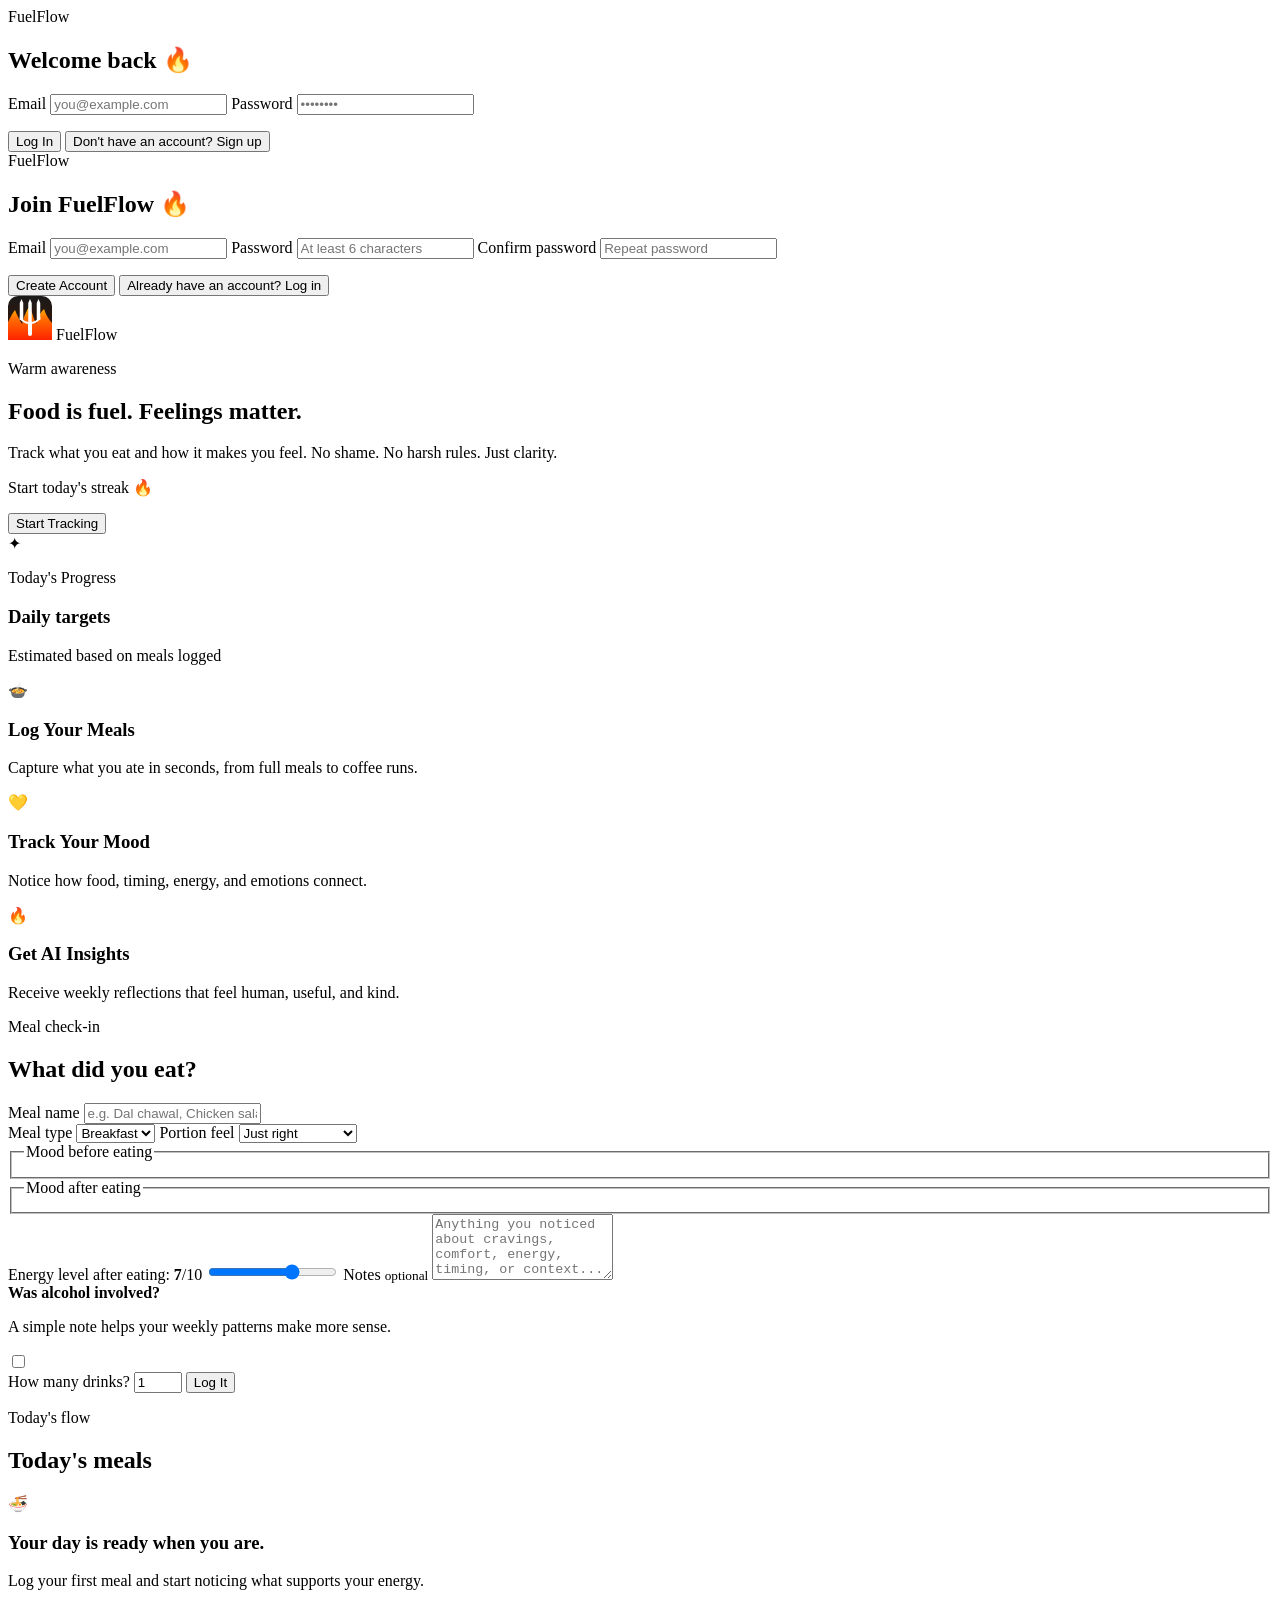
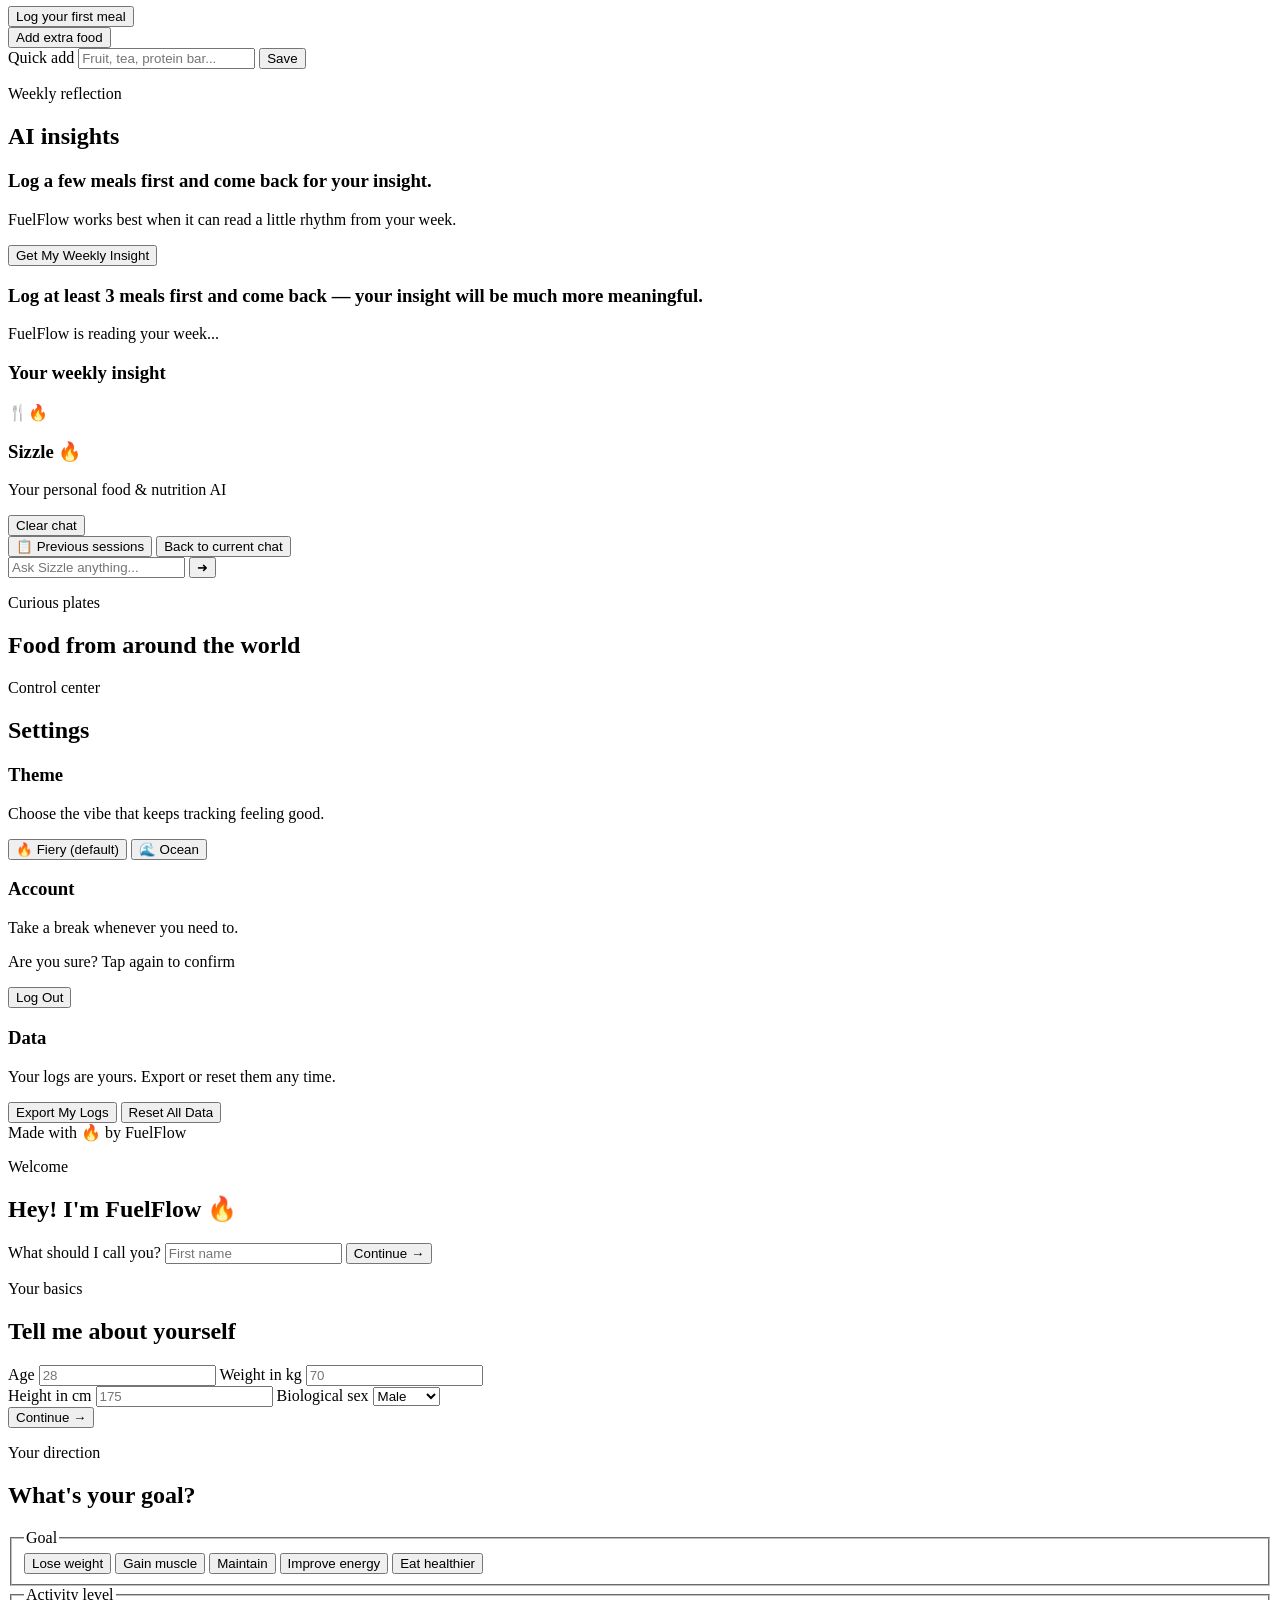
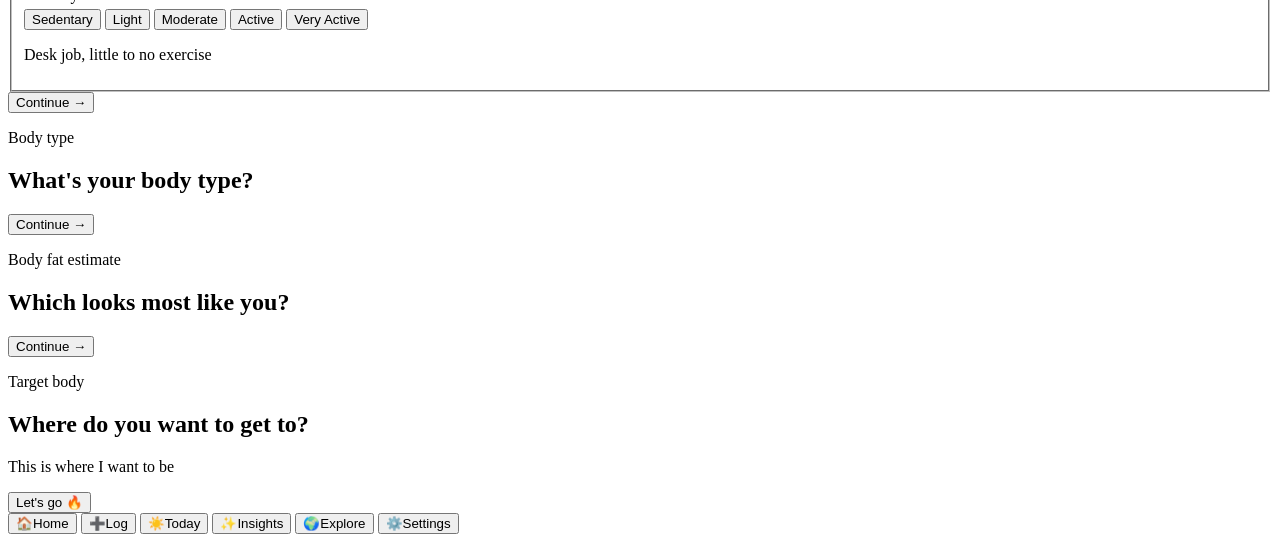
==== static/index.html @ a70073e2 "Sizzle markdown rendering + chat history" ====
<!doctype html>
<html lang="en">
  <head>
    <meta charset="utf-8">
    <meta name="viewport" content="width=device-width, initial-scale=1">
    <title>FuelFlow</title>
    <link rel="preconnect" href="https://fonts.googleapis.com">
    <link rel="preconnect" href="https://fonts.gstatic.com" crossorigin>
    <link href="https://fonts.googleapis.com/css2?family=Plus+Jakarta+Sans:wght@400;500;600;700;800&display=swap" rel="stylesheet">
    <link rel="stylesheet" href="/style.css">
  </head>
  <body>
    <section id="authView" class="auth-shell">
      <div class="auth-card" id="loginView">
        <div class="auth-brand">
          <span class="wordmark">FuelFlow</span>
        </div>
        <h2>Welcome back 🔥</h2>
        <label>
          <span>Email</span>
          <input id="loginEmail" type="email" placeholder="you@example.com">
        </label>
        <label>
          <span>Password</span>
          <input id="loginPassword" type="password" placeholder="••••••••">
        </label>
        <p id="loginError" class="auth-error"></p>
        <button id="loginButton" class="gradient-button full" type="button">Log In</button>
        <button id="showSignupButton" class="auth-link" type="button">Don't have an account? Sign up</button>
      </div>

      <div class="auth-card hidden-soft" id="signupView">
        <div class="auth-brand">
          <span class="wordmark">FuelFlow</span>
        </div>
        <h2>Join FuelFlow 🔥</h2>
        <label>
          <span>Email</span>
          <input id="signupEmail" type="email" placeholder="you@example.com">
        </label>
        <label>
          <span>Password</span>
          <input id="signupPassword" type="password" placeholder="At least 6 characters">
        </label>
        <label>
          <span>Confirm password</span>
          <input id="signupConfirmPassword" type="password" placeholder="Repeat password">
        </label>
        <p id="signupError" class="auth-error"></p>
        <button id="signupButton" class="gradient-button full" type="button">Create Account</button>
        <button id="showLoginButton" class="auth-link" type="button">Already have an account? Log in</button>
      </div>
    </section>

    <div id="mainApp" class="app-shell hidden-soft">
      <header class="topbar">
        <svg width="44" height="44" viewBox="0 0 44 44" fill="none" xmlns="http://www.w3.org/2000/svg" aria-hidden="true">
          <rect width="44" height="44" rx="10" fill="url(#logoBgGrad)"/>
          <path d="M0 44 L0 26 C2.5 21 4.5 17 7 14 C9.5 20 11.5 24 14 28 C16 20 18.5 15 21.5 10 C24 16 25.5 22 28 28 C30 21 32.5 16 36 13 C38 19 40.5 23 44 27 L44 44 Z" fill="url(#logoFlameGrad)"/>
          <path d="M13.5 3 L15.25 7 L15.25 24 L11.75 24 L11.75 7 Z" fill="#FFFFFF"/>
          <path d="M22 3 L23.75 7 L23.75 26.5 L20.25 26.5 L20.25 7 Z" fill="#FFFFFF"/>
          <path d="M30.5 3 L32.25 7 L32.25 24 L28.75 24 L28.75 7 Z" fill="#FFFFFF"/>
          <path d="M11.75 21 C15 24.5 18 26 22 26 C26 26 29 24.5 32.25 21 L32.25 23.25 C29.5 26.5 26.25 28 22 28 C17.75 28 14.5 26.5 11.75 23.25 Z" fill="#FFFFFF"/>
          <rect x="20" y="26" width="4" height="14" rx="2" fill="#FFFFFF"/>
          <defs>
            <linearGradient id="logoBgGrad" x1="22" y1="0" x2="22" y2="44" gradientUnits="userSpaceOnUse">
              <stop offset="0%" stop-color="#1A1A1A"/>
              <stop offset="100%" stop-color="#3D1200"/>
            </linearGradient>
            <linearGradient id="logoFlameGrad" x1="22" y1="44" x2="22" y2="8" gradientUnits="userSpaceOnUse">
              <stop offset="0%" stop-color="#FF2200"/>
              <stop offset="61%" stop-color="#FF7000"/>
              <stop offset="100%" stop-color="#FFD000"/>
            </linearGradient>
          </defs>
        </svg>
        <span class="wordmark">FuelFlow</span>
      </header>

      <main class="view-stage">
        <section id="homeView" class="view active" data-view="home">
          <div class="hero-grid">
            <div class="hero-copy">
              <p class="eyebrow flame">Warm awareness</p>
              <h2 id="homeHeading">Food is fuel. Feelings matter.</h2>
              <p id="homeSubheading" class="hero-text">Track what you eat and how it makes you feel. No shame. No harsh rules. Just clarity.</p>
              <div id="homeMotivation" class="home-motivation hidden-soft">
                <p id="streakText" class="streak-text">Start today's streak 🔥</p>
                <p id="dailyQuoteText" class="daily-quote"></p>
              </div>
              <button class="gradient-button" type="button" data-nav-target="log">Start Tracking</button>
            </div>
            <aside class="quote-card">
              <span class="quote-icon">✦</span>
              <p id="quoteText"></p>
            </aside>
          </div>

          <section id="journeyCard" class="card journey-card hidden-soft"></section>

          <section id="homeProgress" class="card progress-section hidden-soft">
            <div class="progress-heading">
              <div>
                <p class="eyebrow flame">Today's Progress</p>
                <h3>Daily targets</h3>
              </div>
              <p>Estimated based on meals logged</p>
            </div>
            <div id="macroProgressList" class="macro-progress-list"></div>
          </section>

          <section id="profileCard" class="card profile-card hidden-soft"></section>

          <div class="feature-grid">
            <article class="feature-card">
              <span class="feature-icon">🍲</span>
              <h3>Log Your Meals</h3>
              <p>Capture what you ate in seconds, from full meals to coffee runs.</p>
            </article>
            <article class="feature-card">
              <span class="feature-icon">💛</span>
              <h3>Track Your Mood</h3>
              <p>Notice how food, timing, energy, and emotions connect.</p>
            </article>
            <article class="feature-card">
              <span class="feature-icon">🔥</span>
              <h3>Get AI Insights</h3>
              <p>Receive weekly reflections that feel human, useful, and kind.</p>
            </article>
          </div>
        </section>

        <section id="logView" class="view" data-view="log">
          <div class="section-heading">
            <p class="eyebrow flame">Meal check-in</p>
            <h2>What did you eat?</h2>
          </div>

          <form id="mealForm" class="card form-card">
            <label>
              <span>Meal name</span>
              <input name="mealName" type="text" placeholder="e.g. Dal chawal, Chicken salad, 2 beers" required>
            </label>

            <div class="form-row">
              <label>
                <span>Meal type</span>
                <select name="mealType" required>
                  <option>Breakfast</option>
                  <option>Lunch</option>
                  <option>Dinner</option>
                  <option>Snack</option>
                  <option>Drink</option>
                </select>
              </label>

              <label>
                <span>Portion feel</span>
                <select name="portionFeel" required>
                  <option>Just right</option>
                  <option>A bit less</option>
                  <option>More than usual</option>
                </select>
              </label>
            </div>

            <fieldset>
              <legend>Mood before eating</legend>
              <div class="mood-group" data-mood-group="before"></div>
            </fieldset>

            <fieldset>
              <legend>Mood after eating</legend>
              <div class="mood-group" data-mood-group="after"></div>
            </fieldset>

            <label>
              <span>Energy level after eating: <strong id="energyValue">7</strong>/10</span>
              <input id="energyRange" name="energy" type="range" min="1" max="10" value="7">
            </label>

            <label>
              <span>Notes <small>optional</small></span>
              <textarea name="notes" rows="4" placeholder="Anything you noticed about cravings, comfort, energy, timing, or context..."></textarea>
            </label>

            <div class="toggle-row">
              <div>
                <strong>Was alcohol involved?</strong>
                <p>A simple note helps your weekly patterns make more sense.</p>
              </div>
              <label class="switch">
                <input id="alcoholToggle" name="alcohol" type="checkbox">
                <span></span>
              </label>
            </div>

            <label id="drinksField" class="hidden-soft">
              <span>How many drinks?</span>
              <input name="drinks" type="number" min="1" max="20" value="1">
            </label>

            <button class="gradient-button full" type="submit">Log It</button>
          </form>
          <article id="foodInsightCard" class="card food-insight-card hidden-soft"></article>
        </section>

        <section id="todayView" class="view" data-view="today">
          <div class="section-heading">
            <p class="eyebrow flame">Today's flow</p>
            <h2>Today's meals</h2>
          </div>

          <div id="todaySummary" class="summary-grid"></div>
          <div id="todayList" class="entry-list"></div>
          <div id="emptyToday" class="empty-state">
            <div class="empty-art">🍜</div>
            <h3>Your day is ready when you are.</h3>
            <p>Log your first meal and start noticing what supports your energy.</p>
            <button class="gradient-button" type="button" data-nav-target="log">Log your first meal</button>
          </div>

          <button id="quickAddToggle" class="secondary-button" type="button">Add extra food</button>
          <form id="quickAddForm" class="card quick-add hidden-soft">
            <label>
              <span>Quick add</span>
              <input name="quickName" type="text" placeholder="Fruit, tea, protein bar..." required>
            </label>
            <button class="gradient-button compact" type="submit">Save</button>
          </form>
        </section>

        <section id="insightsView" class="view" data-view="insights">
          <div class="section-heading">
            <p class="eyebrow flame">Weekly reflection</p>
            <h2>AI insights</h2>
          </div>

          <div id="insightsEmpty" class="card insight-empty">
            <h3>Log a few meals first and come back for your insight.</h3>
            <p>FuelFlow works best when it can read a little rhythm from your week.</p>
          </div>

          <button id="insightsButton" class="gradient-button full" type="button">Get My Weekly Insight</button>

          <div id="insightsHint" class="card insight-empty hidden-soft">
            <h3>Log at least 3 meals first and come back — your insight will be much more meaningful.</h3>
          </div>

          <div id="insightsLoading" class="loading-card hidden-soft">
            <div class="fiery-orb"></div>
            <p>FuelFlow is reading your week...</p>
          </div>

          <div id="insightsResult" class="hidden-soft">
            <article class="card insight-card">
              <h3>Your weekly insight</h3>
              <p id="insightText"></p>
            </article>
            <div id="factsGrid" class="facts-grid"></div>
          </div>

          <section id="sizzleSection" class="card sizzle-section">
            <div class="sizzle-header">
              <div class="sizzle-title">
                <span class="sizzle-mark">🍴🔥</span>
                <div>
                  <h3>Sizzle 🔥</h3>
                  <p>Your personal food & nutrition AI</p>
                </div>
              </div>
              <button id="clearSizzleChat" class="clear-chat-button" type="button">Clear chat</button>
            </div>
            <div class="chat-history-menu">
              <button id="previousChatsButton" class="clear-chat-button" type="button">📋 Previous sessions</button>
              <button id="backToCurrentChat" class="clear-chat-button hidden-soft" type="button">Back to current chat</button>
              <div id="chatSessionsDropdown" class="chat-sessions-dropdown hidden-soft"></div>
            </div>
            <div id="sizzleMessages" class="sizzle-messages"></div>
            <form id="sizzleForm" class="sizzle-form">
              <input id="sizzleInput" type="text" placeholder="Ask Sizzle anything..." autocomplete="off">
              <button class="gradient-button compact" type="submit">➜</button>
            </form>
          </section>
        </section>

        <section id="exploreView" class="view" data-view="explore">
          <div class="section-heading">
            <p class="eyebrow flame">Curious plates</p>
            <h2>Food from around the world</h2>
          </div>
          <div id="exploreGrid" class="explore-grid"></div>
        </section>

        <section id="settingsView" class="view" data-view="settings">
          <div class="section-heading">
            <p class="eyebrow flame">Control center</p>
            <h2>Settings</h2>
          </div>

          <section id="settingsProfile" class="card settings-section"></section>

          <section class="card settings-section">
            <div class="settings-section-head">
              <h3>Theme</h3>
              <p>Choose the vibe that keeps tracking feeling good.</p>
            </div>
            <div class="theme-pills">
              <button id="themeFiery" class="theme-pill" type="button" data-theme="fiery">🔥 Fiery (default)</button>
              <button id="themeOcean" class="theme-pill" type="button" data-theme="ocean">🌊 Ocean</button>
            </div>
          </section>

          <section class="card settings-section">
            <div class="settings-section-head">
              <h3>Account</h3>
              <p>Take a break whenever you need to.</p>
            </div>
            <p id="logoutConfirmMessage" class="settings-confirm hidden-soft">Are you sure? Tap again to confirm</p>
            <button id="settingsLogoutButton" class="danger-button full" type="button">Log Out</button>
          </section>

          <section class="card settings-section">
            <div class="settings-section-head">
              <h3>Data</h3>
              <p>Your logs are yours. Export or reset them any time.</p>
            </div>
            <div class="settings-actions">
              <button id="exportLogsButton" class="secondary-button" type="button">Export My Logs</button>
              <button id="resetAllDataButton" class="outline-danger-button" type="button">Reset All Data</button>
            </div>
          </section>
        </section>
      </main>

      <footer class="app-footer">Made with 🔥 by FuelFlow</footer>
    </div>

    <div id="onboardingOverlay" class="onboarding-overlay hidden-soft" aria-modal="true" role="dialog">
      <div class="onboarding-card">
        <div class="onboarding-track" id="onboardingTrack">
          <section class="onboarding-step" data-step="0">
            <p class="eyebrow flame">Welcome</p>
            <h2>Hey! I'm FuelFlow 🔥</h2>
            <label>
              <span>What should I call you?</span>
              <input id="onboardingName" type="text" placeholder="First name">
            </label>
            <button class="gradient-button full onboarding-next" type="button">Continue →</button>
          </section>

          <section class="onboarding-step" data-step="1">
            <p class="eyebrow flame">Your basics</p>
            <h2>Tell me about yourself</h2>
            <div class="form-row">
              <label>
                <span>Age</span>
                <input id="onboardingAge" type="number" min="1" placeholder="28">
              </label>
              <label>
                <span>Weight in kg</span>
                <input id="onboardingWeight" type="number" min="1" step="0.1" placeholder="70">
              </label>
            </div>
            <div class="form-row">
              <label>
                <span>Height in cm</span>
                <input id="onboardingHeight" type="number" min="1" step="0.1" placeholder="175">
              </label>
              <label>
                <span>Biological sex</span>
                <select id="onboardingSex">
                  <option>Male</option>
                  <option>Female</option>
                </select>
              </label>
            </div>
            <button class="gradient-button full onboarding-next" type="button">Continue →</button>
          </section>

          <section class="onboarding-step" data-step="2">
            <p class="eyebrow flame">Your direction</p>
            <h2>What's your goal?</h2>
            <fieldset>
              <legend>Goal</legend>
              <div class="onboarding-pills" data-onboarding-group="goal">
                <button class="mood-pill active" type="button" data-value="Lose weight">Lose weight</button>
                <button class="mood-pill" type="button" data-value="Gain muscle">Gain muscle</button>
                <button class="mood-pill" type="button" data-value="Maintain">Maintain</button>
                <button class="mood-pill" type="button" data-value="Improve energy">Improve energy</button>
                <button class="mood-pill" type="button" data-value="Eat healthier">Eat healthier</button>
              </div>
            </fieldset>
            <fieldset>
              <legend>Activity level</legend>
              <div class="onboarding-pills" data-onboarding-group="activity_level">
                <button class="mood-pill active" type="button" data-value="Sedentary">Sedentary</button>
                <button class="mood-pill" type="button" data-value="Light">Light</button>
                <button class="mood-pill" type="button" data-value="Moderate">Moderate</button>
                <button class="mood-pill" type="button" data-value="Active">Active</button>
                <button class="mood-pill" type="button" data-value="Very Active">Very Active</button>
              </div>
              <p id="activityDescription" class="activity-description">Desk job, little to no exercise</p>
            </fieldset>
            <button class="gradient-button full onboarding-next" type="button">Continue →</button>
          </section>

          <section class="onboarding-step" data-step="3">
            <p class="eyebrow flame">Body type</p>
            <h2>What's your body type?</h2>
            <div id="bodyTypeCards" class="visual-card-grid three-up"></div>
            <button class="gradient-button full onboarding-next" type="button">Continue →</button>
          </section>

          <section class="onboarding-step" data-step="4">
            <p class="eyebrow flame">Body fat estimate</p>
            <h2>Which looks most like you?</h2>
            <div id="bodyFatCards" class="visual-card-grid"></div>
            <button class="gradient-button full onboarding-next" type="button">Continue →</button>
          </section>

          <section class="onboarding-step" data-step="5">
            <p class="eyebrow flame">Target body</p>
            <h2>Where do you want to get to?</h2>
            <p class="target-helper">This is where I want to be</p>
            <div id="targetBodyFatCards" class="visual-card-grid"></div>
            <button id="finishOnboarding" class="gradient-button full" type="button">Let's go 🔥</button>
          </section>
        </div>
      </div>
    </div>

    <nav id="bottomNav" class="bottom-nav hidden-soft" aria-label="Main navigation">
      <button class="nav-item active" type="button" data-nav-target="home"><span>🏠</span>Home</button>
      <button class="nav-item" type="button" data-nav-target="log"><span>➕</span>Log</button>
      <button class="nav-item" type="button" data-nav-target="today"><span>☀️</span>Today</button>
      <button class="nav-item" type="button" data-nav-target="insights"><span>✨</span>Insights</button>
      <button class="nav-item" type="button" data-nav-target="explore"><span>🌍</span>Explore</button>
      <button class="nav-item" type="button" data-nav-target="settings"><span>⚙️</span>Settings</button>
    </nav>

    <div id="toast" class="toast" role="alert"></div>
    <script src="/app.js"></script>
  </body>
</html>
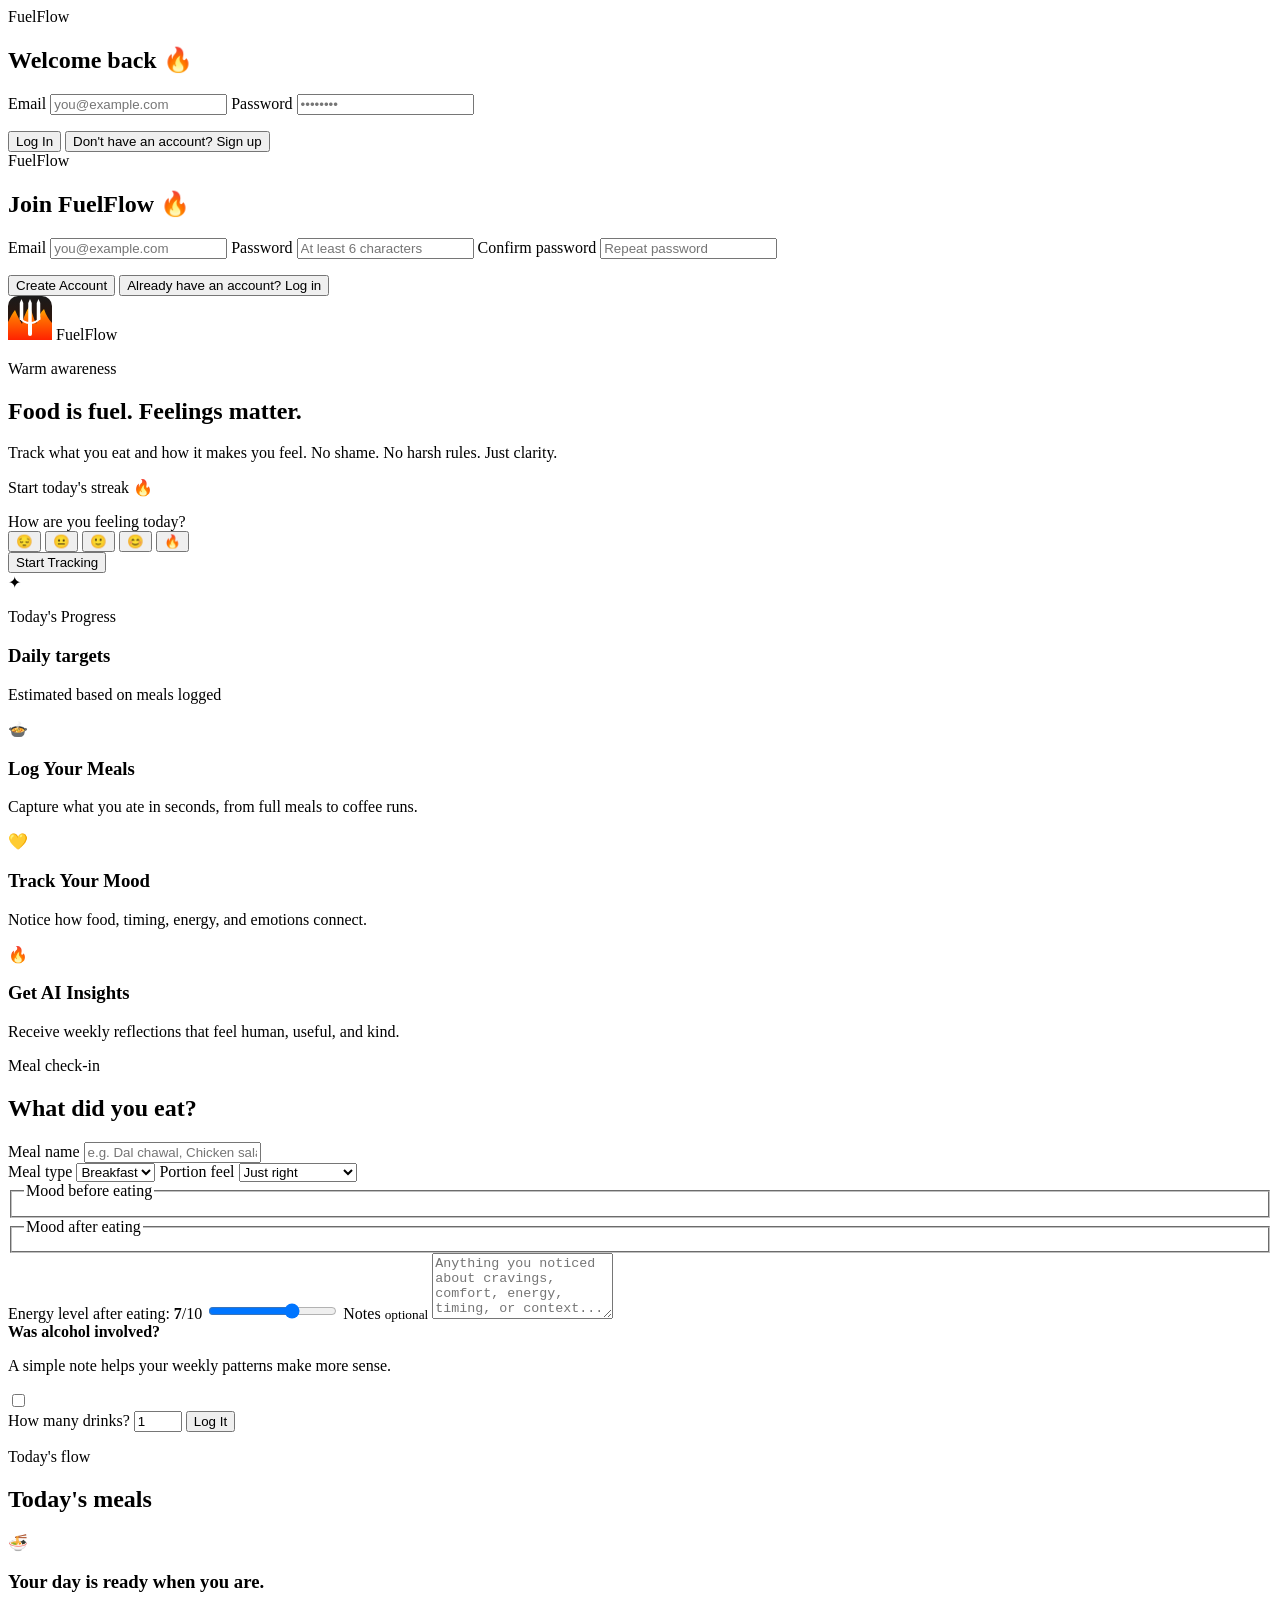
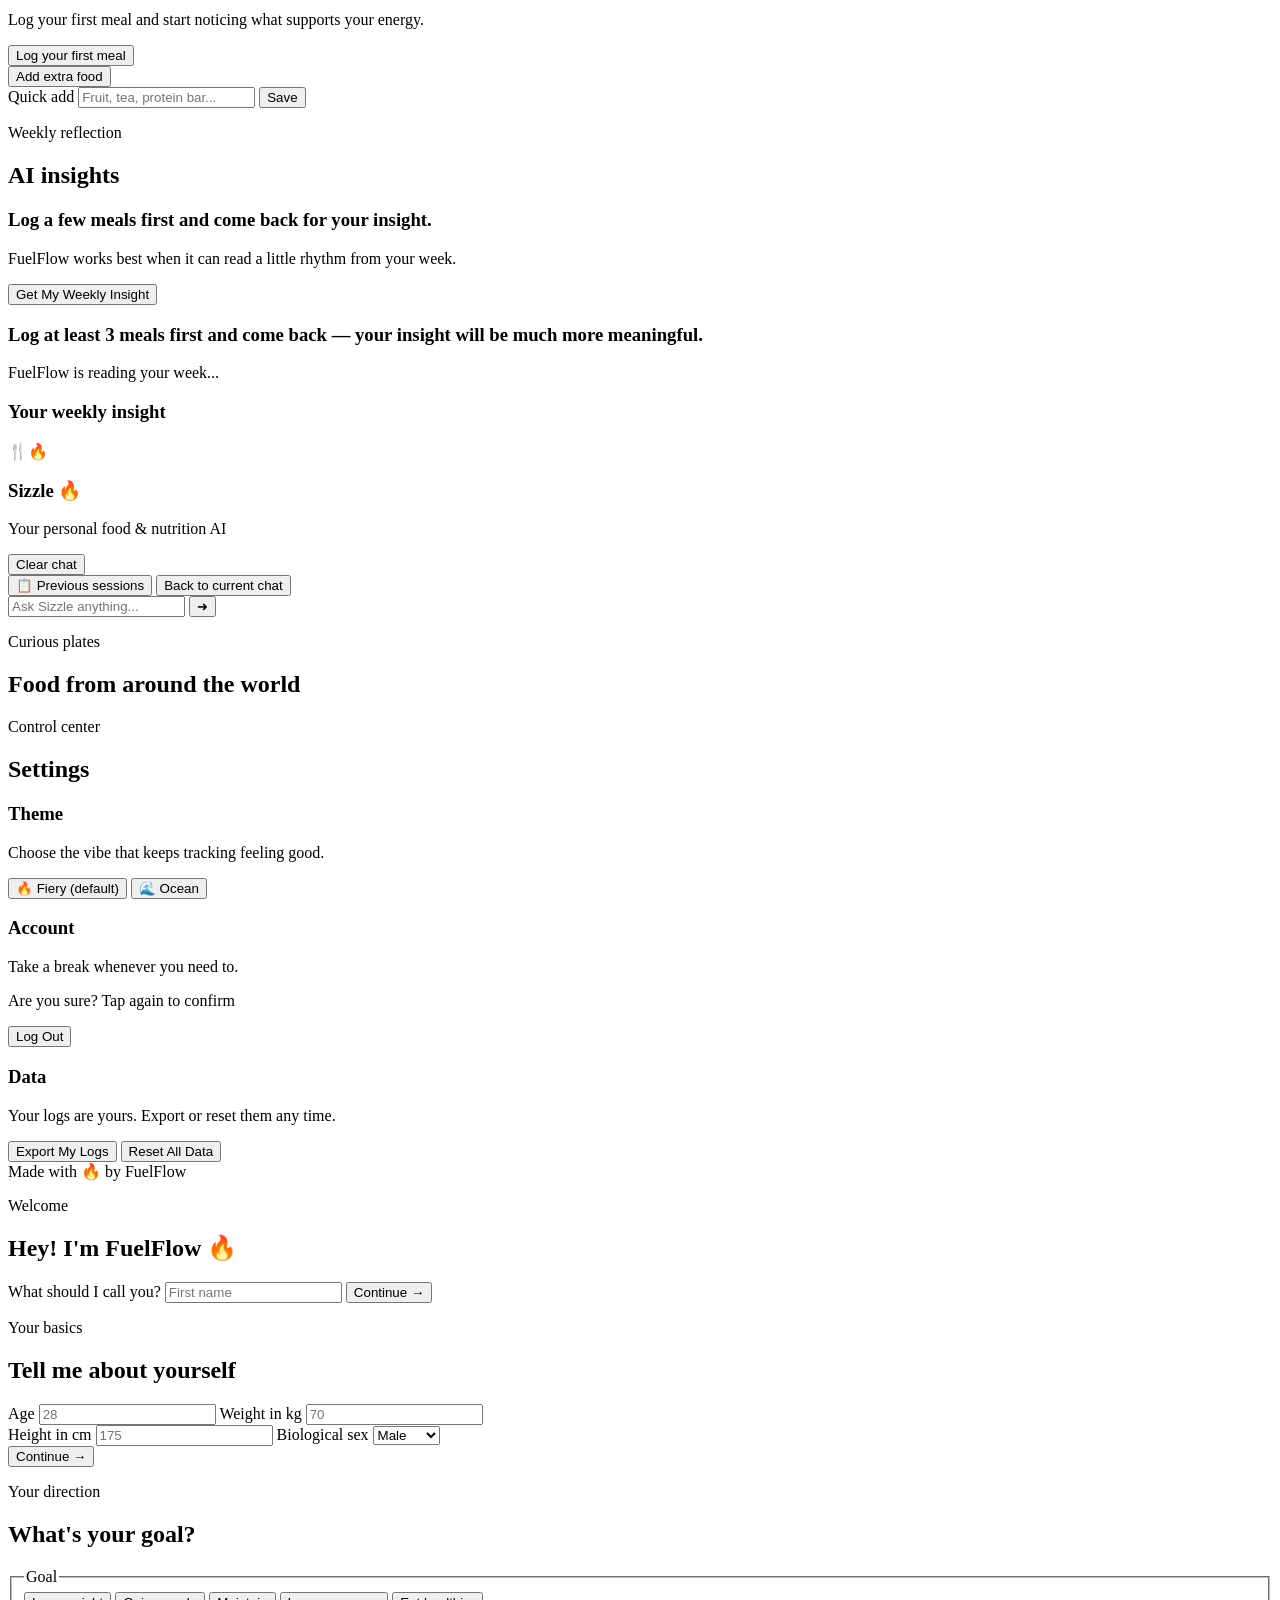
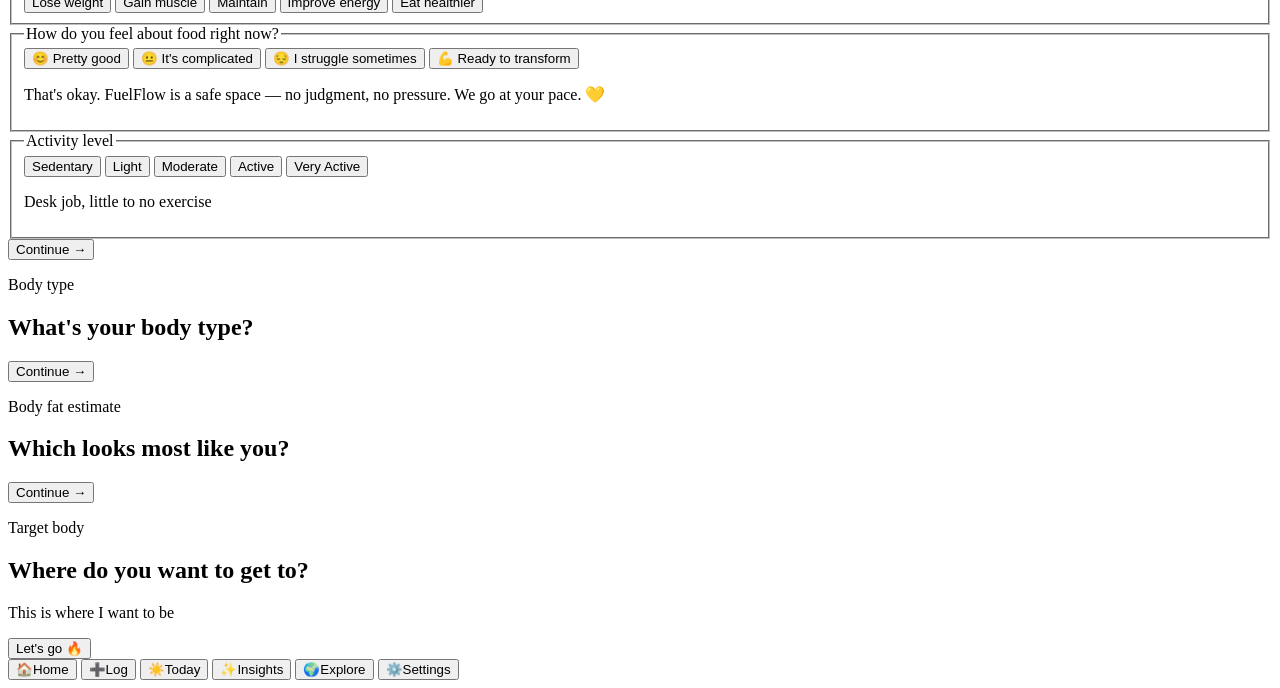
==== commit 034002e4: "Empathy layer: food relationship, feeling low, mood check-in" ====
--- a/static/index.html
+++ b/static/index.html
@@ -88,6 +88,16 @@
                 <p id="streakText" class="streak-text">Start today's streak 🔥</p>
                 <p id="dailyQuoteText" class="daily-quote"></p>
               </div>
+              <div id="dailyMoodCheckIn" class="daily-mood-check hidden-soft">
+                <span>How are you feeling today?</span>
+                <div class="daily-mood-pills" aria-label="Daily mood check-in">
+                  <button type="button" data-daily-mood="😔">😔</button>
+                  <button type="button" data-daily-mood="😐">😐</button>
+                  <button type="button" data-daily-mood="🙂">🙂</button>
+                  <button type="button" data-daily-mood="😊">😊</button>
+                  <button type="button" data-daily-mood="🔥">🔥</button>
+                </div>
+              </div>
               <button class="gradient-button" type="button" data-nav-target="log">Start Tracking</button>
             </div>
             <aside class="quote-card">
@@ -392,6 +402,16 @@
               </div>
             </fieldset>
             <fieldset>
+              <legend>How do you feel about food right now?</legend>
+              <div class="onboarding-pills" data-onboarding-group="food_relationship">
+                <button class="mood-pill active" type="button" data-value="Pretty good">😊 Pretty good</button>
+                <button class="mood-pill" type="button" data-value="It's complicated">😐 It's complicated</button>
+                <button class="mood-pill" type="button" data-value="I struggle sometimes">😔 I struggle sometimes</button>
+                <button class="mood-pill" type="button" data-value="Ready to transform">💪 Ready to transform</button>
+              </div>
+              <p id="foodRelationshipMessage" class="food-relationship-message hidden-soft">That's okay. FuelFlow is a safe space — no judgment, no pressure. We go at your pace. 💛</p>
+            </fieldset>
+            <fieldset>
               <legend>Activity level</legend>
               <div class="onboarding-pills" data-onboarding-group="activity_level">
                 <button class="mood-pill active" type="button" data-value="Sedentary">Sedentary</button>
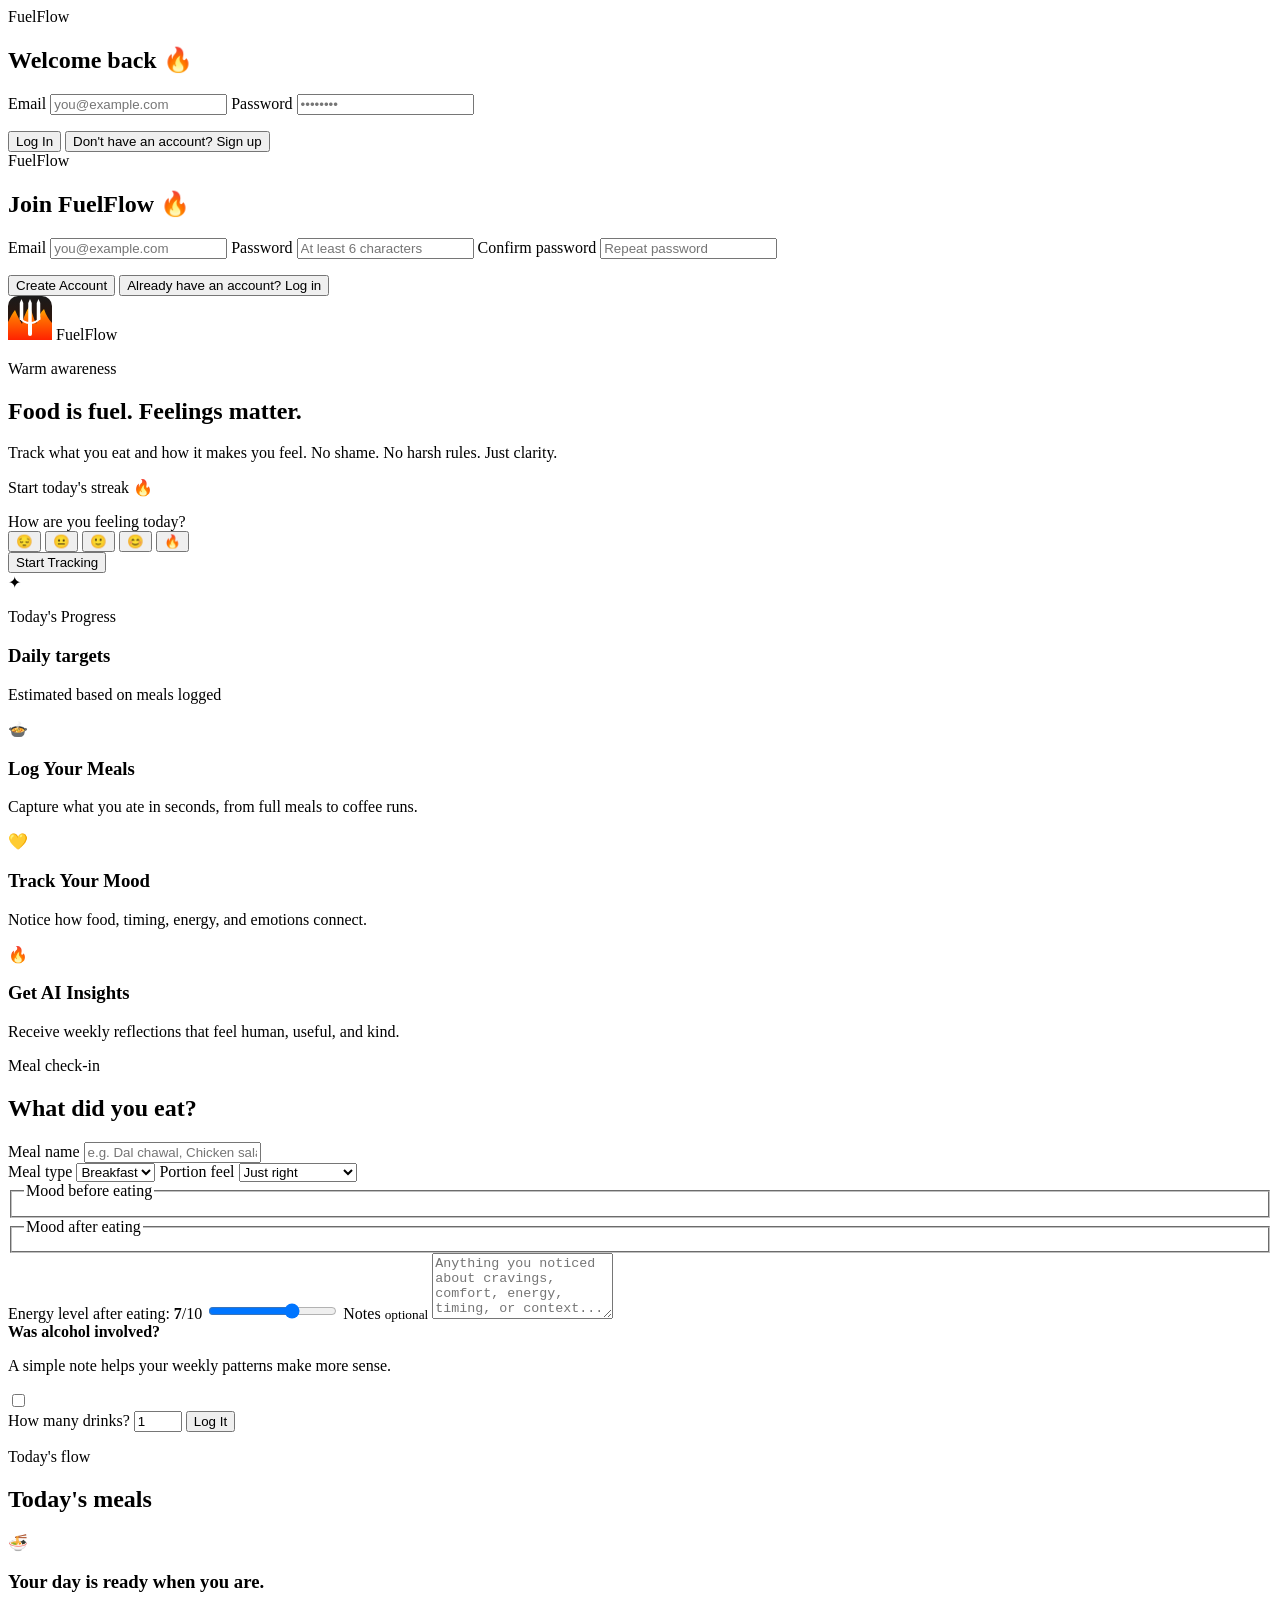
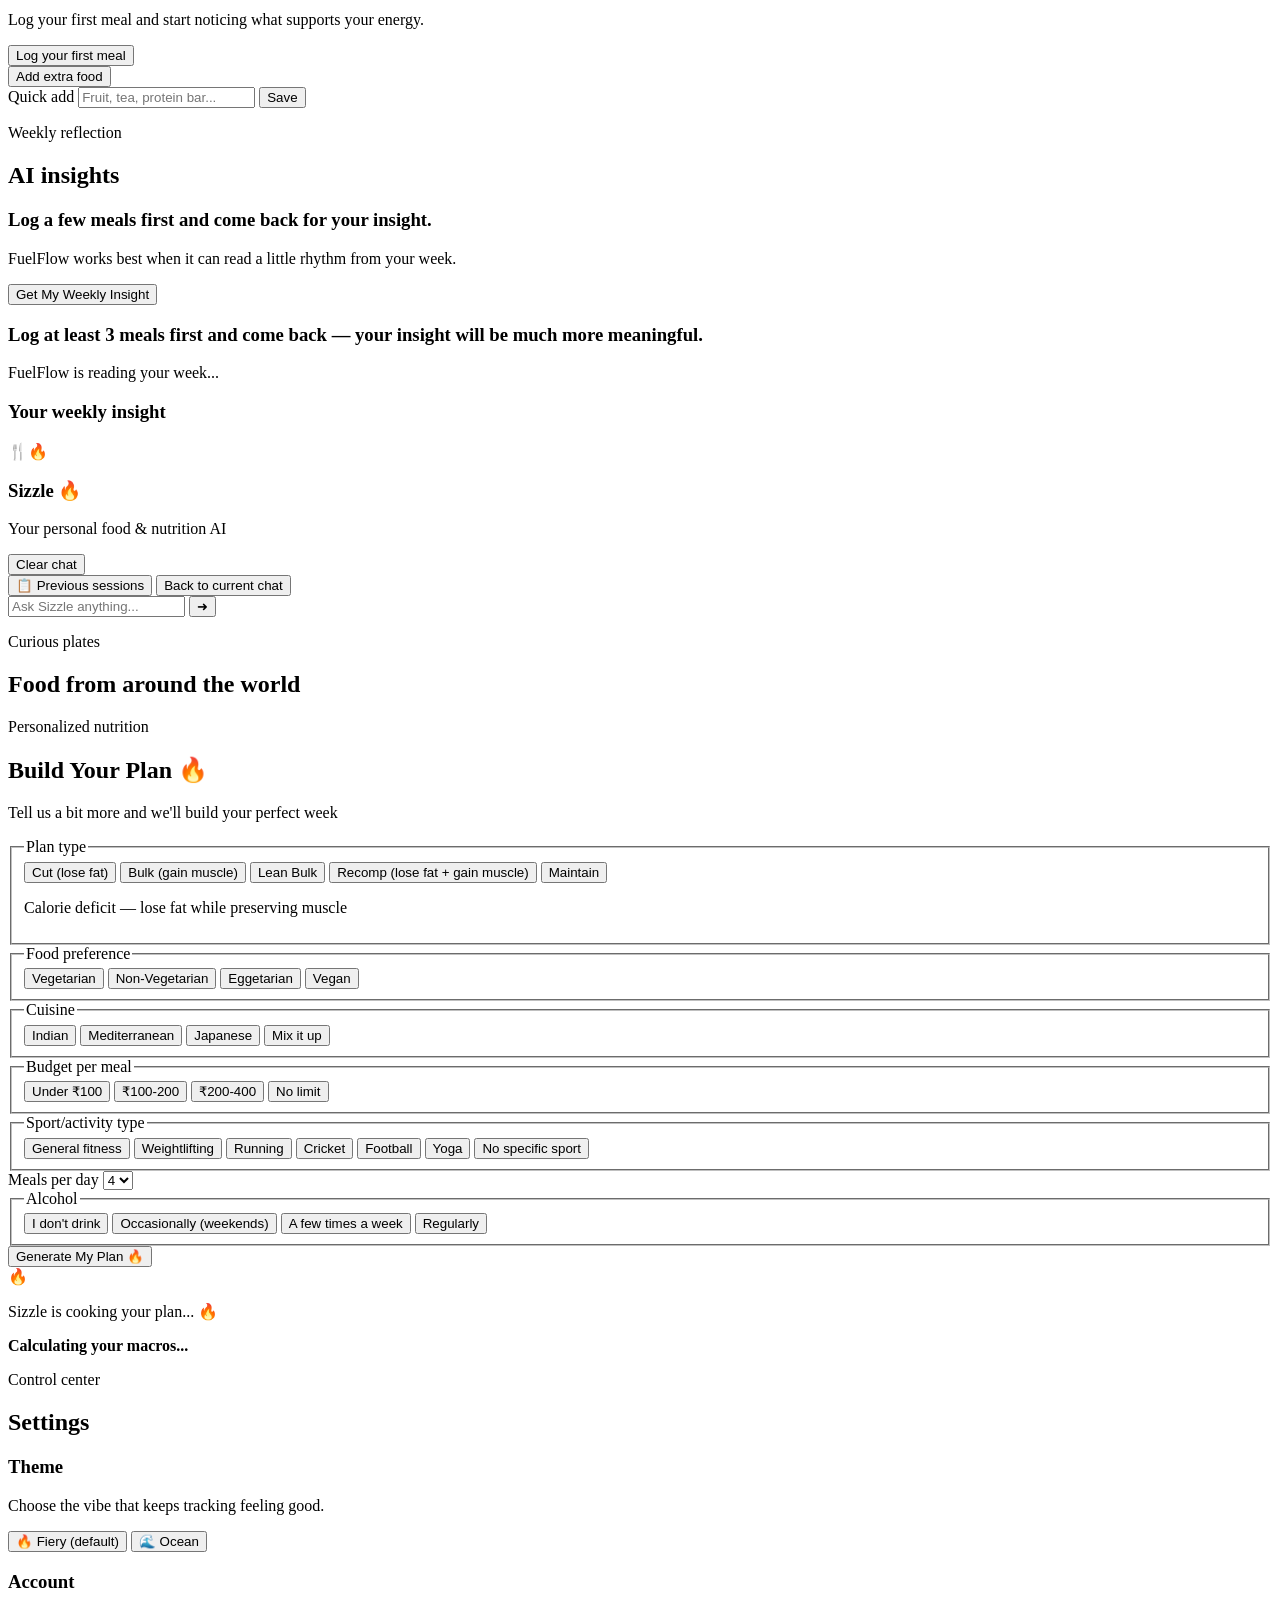
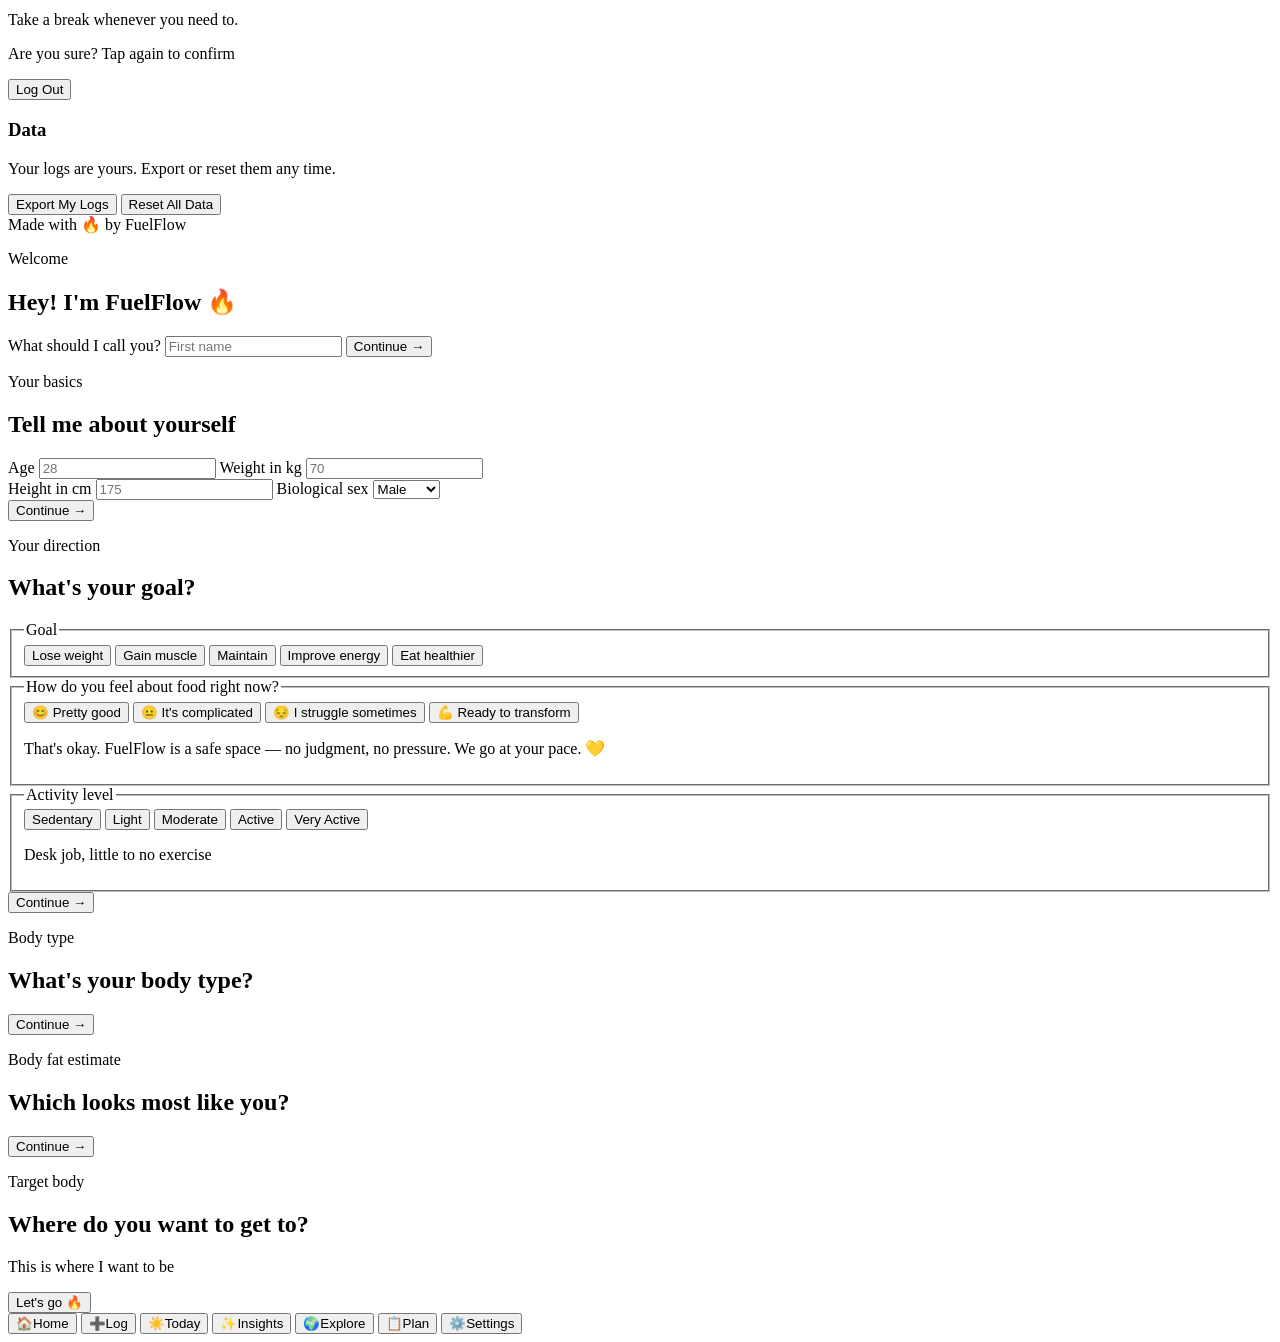
==== commit c0a0b4b5: "Meal plan generator: full 7-day personalized plan with recipes, macros, grocery list" ====
--- a/static/index.html
+++ b/static/index.html
@@ -302,6 +302,102 @@
           <div id="exploreGrid" class="explore-grid"></div>
         </section>
 
+        <section id="planView" class="view" data-view="plan">
+          <div id="planSetup" class="meal-plan-setup">
+            <div class="section-heading">
+              <p class="eyebrow flame">Personalized nutrition</p>
+              <h2>Build Your Plan 🔥</h2>
+              <p>Tell us a bit more and we'll build your perfect week</p>
+            </div>
+
+            <form id="mealPlanForm" class="card form-card">
+              <fieldset>
+                <legend>Plan type</legend>
+                <div class="onboarding-pills plan-pills" data-plan-group="plan_type">
+                  <button class="mood-pill active" type="button" data-value="Cut">Cut (lose fat)</button>
+                  <button class="mood-pill" type="button" data-value="Bulk">Bulk (gain muscle)</button>
+                  <button class="mood-pill" type="button" data-value="Lean Bulk">Lean Bulk</button>
+                  <button class="mood-pill" type="button" data-value="Recomp">Recomp (lose fat + gain muscle)</button>
+                  <button class="mood-pill" type="button" data-value="Maintain">Maintain</button>
+                </div>
+                <p id="planTypeDescription" class="activity-description">Calorie deficit — lose fat while preserving muscle</p>
+              </fieldset>
+
+              <fieldset>
+                <legend>Food preference</legend>
+                <div class="onboarding-pills plan-pills" data-plan-group="food_preference">
+                  <button class="mood-pill active" type="button" data-value="Vegetarian">Vegetarian</button>
+                  <button class="mood-pill" type="button" data-value="Non-Vegetarian">Non-Vegetarian</button>
+                  <button class="mood-pill" type="button" data-value="Eggetarian">Eggetarian</button>
+                  <button class="mood-pill" type="button" data-value="Vegan">Vegan</button>
+                </div>
+              </fieldset>
+
+              <fieldset>
+                <legend>Cuisine</legend>
+                <div class="onboarding-pills plan-pills multi" data-plan-group="cuisine">
+                  <button class="mood-pill active" type="button" data-value="Indian">Indian</button>
+                  <button class="mood-pill" type="button" data-value="Mediterranean">Mediterranean</button>
+                  <button class="mood-pill" type="button" data-value="Japanese">Japanese</button>
+                  <button class="mood-pill" type="button" data-value="Mix it up">Mix it up</button>
+                </div>
+              </fieldset>
+
+              <fieldset>
+                <legend>Budget per meal</legend>
+                <div class="onboarding-pills plan-pills" data-plan-group="budget">
+                  <button class="mood-pill active" type="button" data-value="Under ₹100">Under ₹100</button>
+                  <button class="mood-pill" type="button" data-value="₹100-200">₹100-200</button>
+                  <button class="mood-pill" type="button" data-value="₹200-400">₹200-400</button>
+                  <button class="mood-pill" type="button" data-value="No limit">No limit</button>
+                </div>
+              </fieldset>
+
+              <fieldset>
+                <legend>Sport/activity type</legend>
+                <div class="onboarding-pills plan-pills" data-plan-group="sport">
+                  <button class="mood-pill active" type="button" data-value="General fitness">General fitness</button>
+                  <button class="mood-pill" type="button" data-value="Weightlifting">Weightlifting</button>
+                  <button class="mood-pill" type="button" data-value="Running">Running</button>
+                  <button class="mood-pill" type="button" data-value="Cricket">Cricket</button>
+                  <button class="mood-pill" type="button" data-value="Football">Football</button>
+                  <button class="mood-pill" type="button" data-value="Yoga">Yoga</button>
+                  <button class="mood-pill" type="button" data-value="No specific sport">No specific sport</button>
+                </div>
+              </fieldset>
+
+              <label>
+                <span>Meals per day</span>
+                <select id="planMealsPerDay">
+                  <option value="3">3</option>
+                  <option value="4" selected>4</option>
+                  <option value="5">5</option>
+                </select>
+              </label>
+
+              <fieldset>
+                <legend>Alcohol</legend>
+                <div class="onboarding-pills plan-pills" data-plan-group="alcohol_frequency">
+                  <button class="mood-pill active" type="button" data-value="I don't drink">I don't drink</button>
+                  <button class="mood-pill" type="button" data-value="Occasionally (weekends)">Occasionally (weekends)</button>
+                  <button class="mood-pill" type="button" data-value="A few times a week">A few times a week</button>
+                  <button class="mood-pill" type="button" data-value="Regularly">Regularly</button>
+                </div>
+              </fieldset>
+
+              <button id="generateMealPlanButton" class="gradient-button full" type="submit">Generate My Plan 🔥</button>
+            </form>
+
+            <div id="planLoading" class="loading-card hidden-soft">
+              <div class="fiery-orb fire-loader">🔥</div>
+              <p>Sizzle is cooking your plan... 🔥</p>
+              <strong id="planLoadingMessage">Calculating your macros...</strong>
+            </div>
+          </div>
+
+          <div id="planDisplay" class="hidden-soft"></div>
+        </section>
+
         <section id="settingsView" class="view" data-view="settings">
           <div class="section-heading">
             <p class="eyebrow flame">Control center</p>
@@ -456,6 +552,7 @@
       <button class="nav-item" type="button" data-nav-target="today"><span>☀️</span>Today</button>
       <button class="nav-item" type="button" data-nav-target="insights"><span>✨</span>Insights</button>
       <button class="nav-item" type="button" data-nav-target="explore"><span>🌍</span>Explore</button>
+      <button class="nav-item" type="button" data-nav-target="plan"><span>📋</span>Plan</button>
       <button class="nav-item" type="button" data-nav-target="settings"><span>⚙️</span>Settings</button>
     </nav>
 
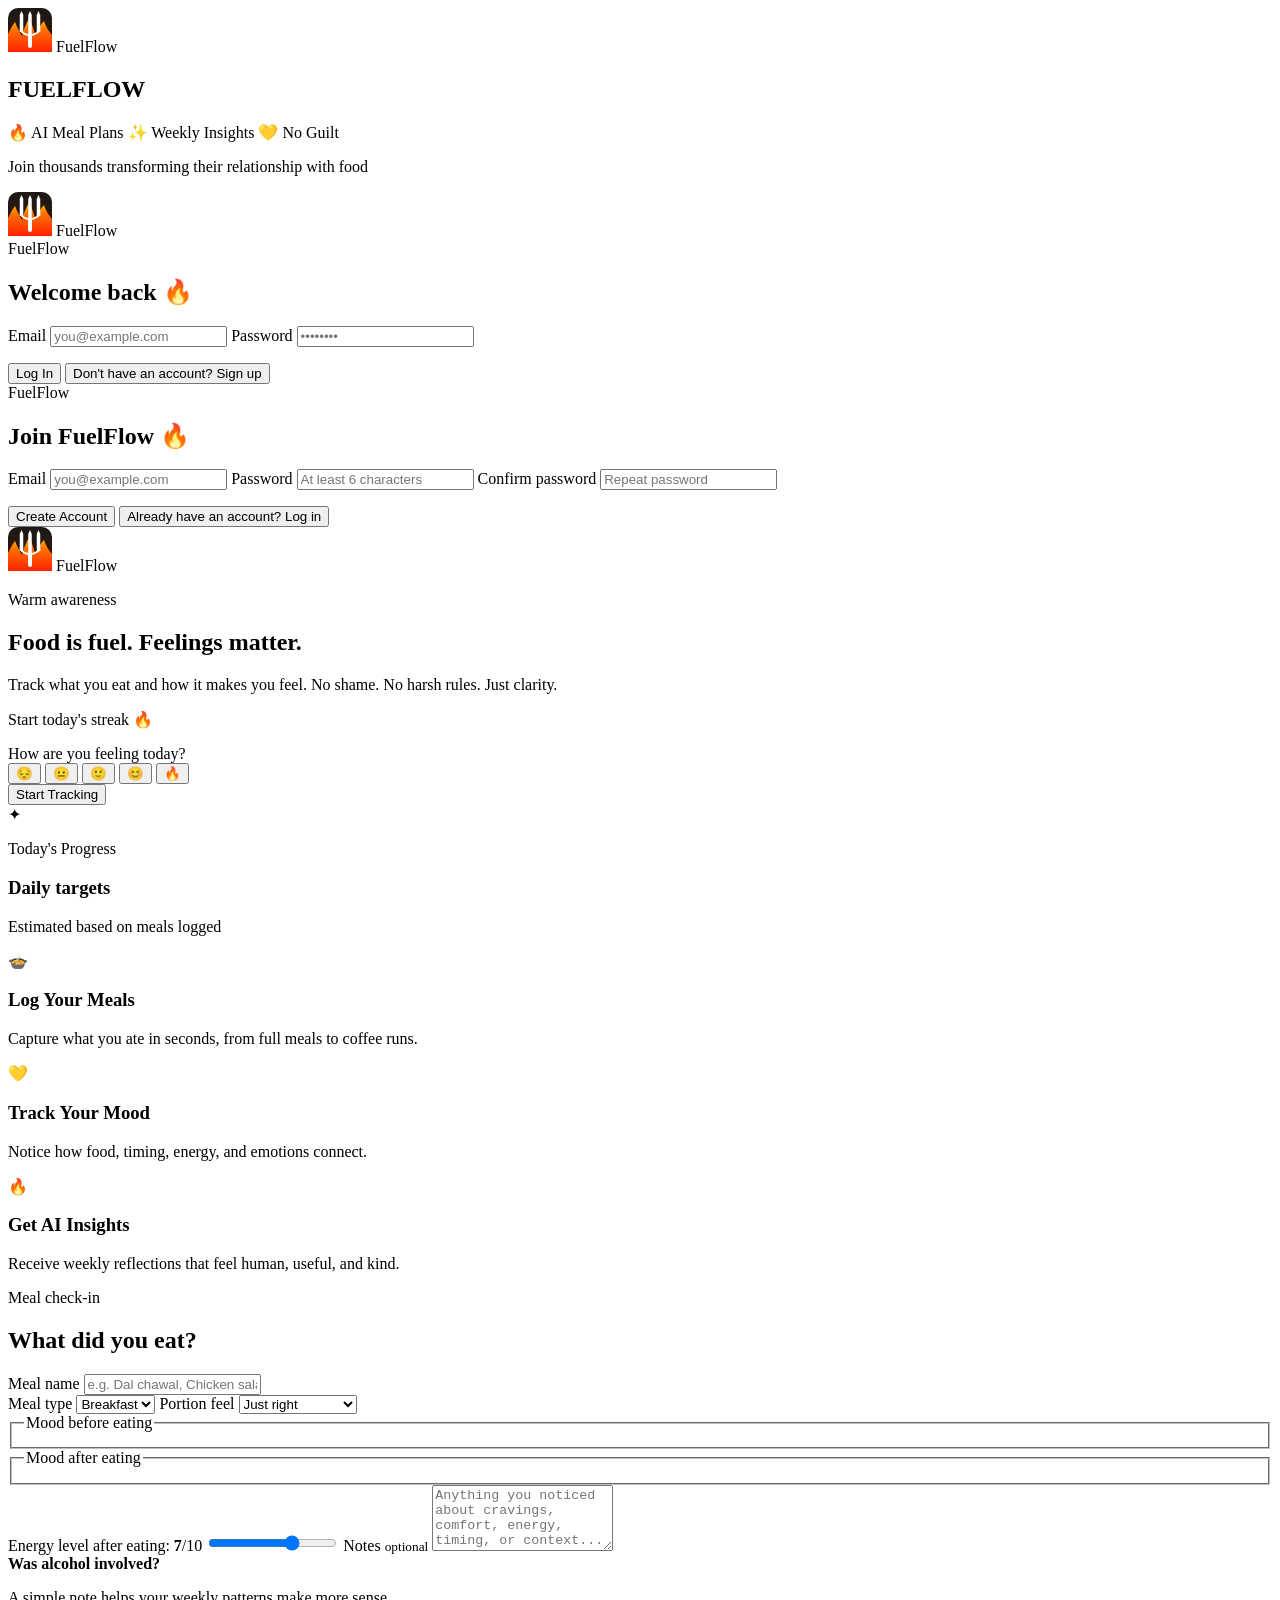
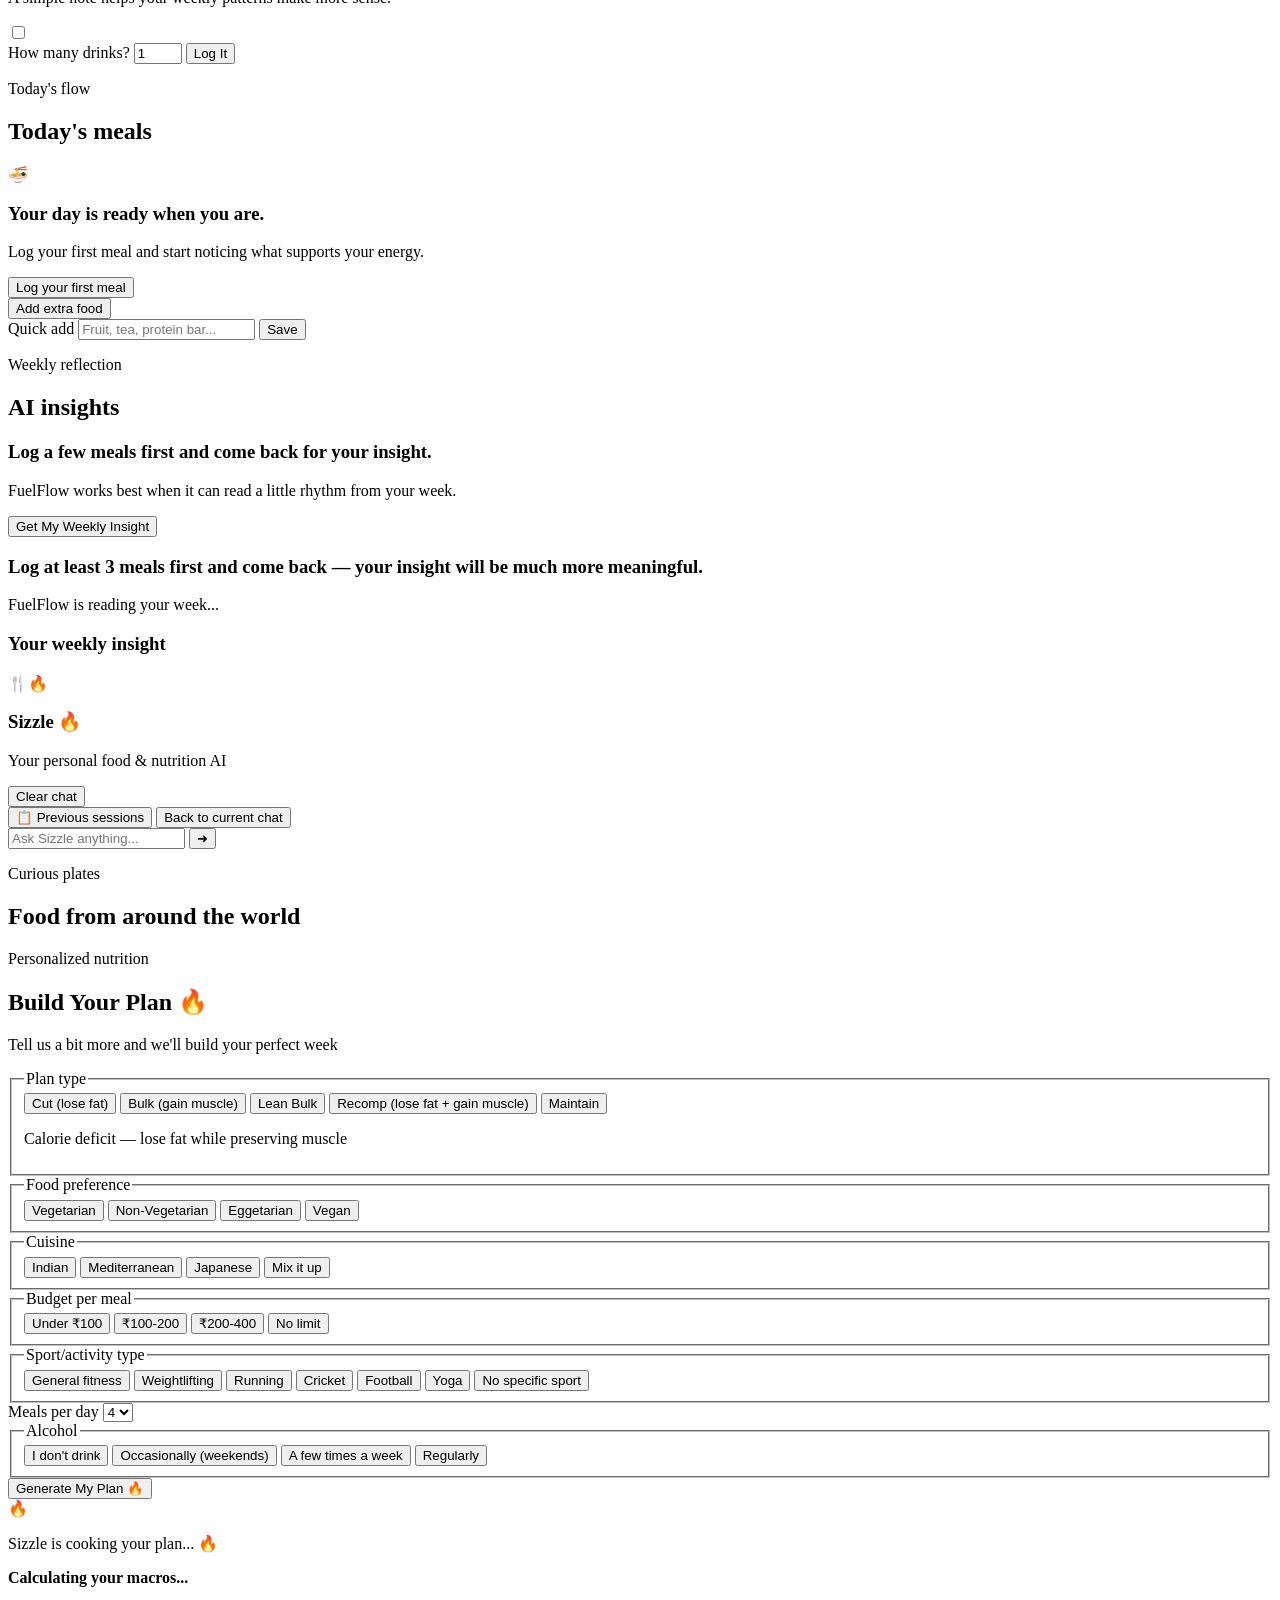
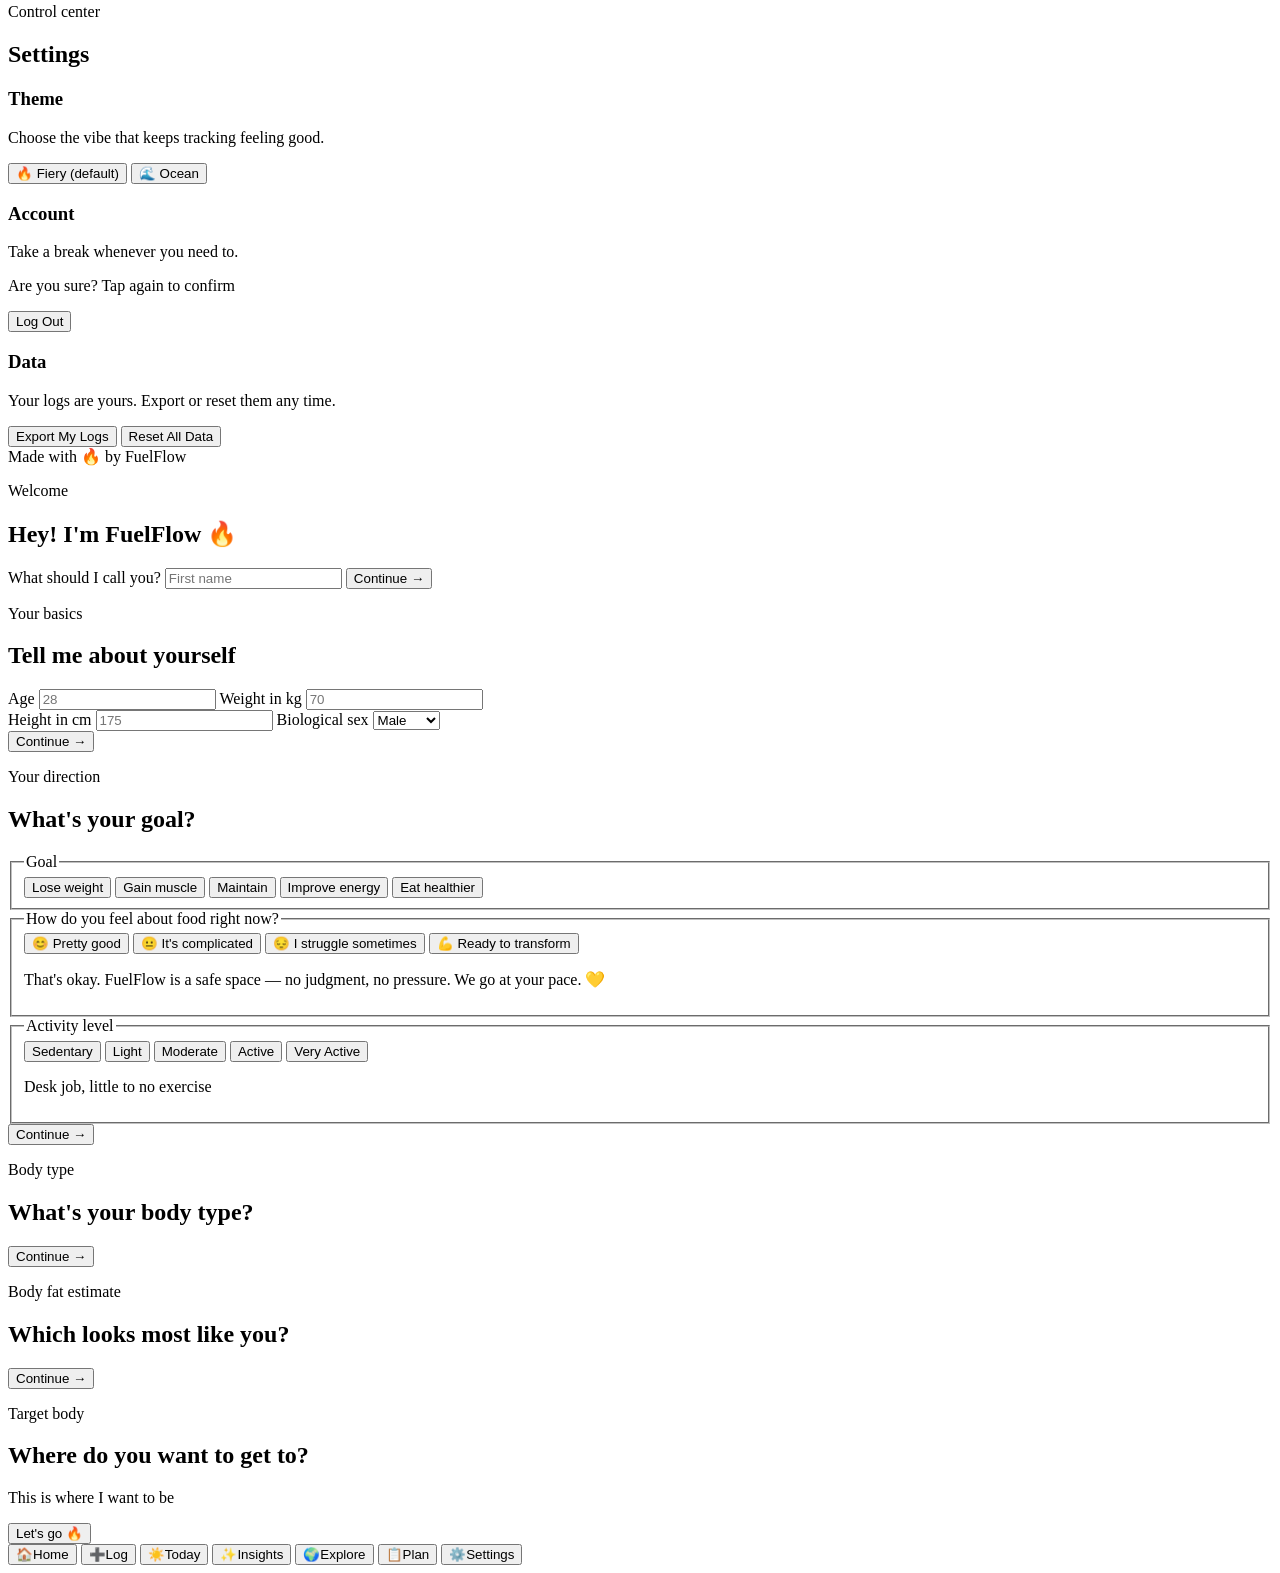
==== commit 4891bf5d: "Login/signup split layout redesign" ====
--- a/static/index.html
+++ b/static/index.html
@@ -11,7 +11,67 @@
   </head>
   <body>
     <section id="authView" class="auth-shell">
-      <div class="auth-card" id="loginView">
+      <div class="auth-left-panel">
+        <div class="auth-left-brand">
+          <svg width="44" height="44" viewBox="0 0 44 44" fill="none" xmlns="http://www.w3.org/2000/svg" aria-hidden="true">
+            <rect width="44" height="44" rx="10" fill="url(#authLogoBgGrad)"/>
+            <path d="M0 44 L0 26 C2.5 21 4.5 17 7 14 C9.5 20 11.5 24 14 28 C16 20 18.5 15 21.5 10 C24 16 25.5 22 28 28 C30 21 32.5 16 36 13 C38 19 40.5 23 44 27 L44 44 Z" fill="url(#authLogoFlameGrad)"/>
+            <path d="M13.5 3 L15.25 7 L15.25 24 L11.75 24 L11.75 7 Z" fill="#FFFFFF"/>
+            <path d="M22 3 L23.75 7 L23.75 26.5 L20.25 26.5 L20.25 7 Z" fill="#FFFFFF"/>
+            <path d="M30.5 3 L32.25 7 L32.25 24 L28.75 24 L28.75 7 Z" fill="#FFFFFF"/>
+            <path d="M11.75 21 C15 24.5 18 26 22 26 C26 26 29 24.5 32.25 21 L32.25 23.25 C29.5 26.5 26.25 28 22 28 C17.75 28 14.5 26.5 11.75 23.25 Z" fill="#FFFFFF"/>
+            <rect x="20" y="26" width="4" height="14" rx="2" fill="#FFFFFF"/>
+            <defs>
+              <linearGradient id="authLogoBgGrad" x1="22" y1="0" x2="22" y2="44" gradientUnits="userSpaceOnUse">
+                <stop offset="0%" stop-color="#1A1A1A"/>
+                <stop offset="100%" stop-color="#3D1200"/>
+              </linearGradient>
+              <linearGradient id="authLogoFlameGrad" x1="22" y1="44" x2="22" y2="8" gradientUnits="userSpaceOnUse">
+                <stop offset="0%" stop-color="#FF2200"/>
+                <stop offset="61%" stop-color="#FF7000"/>
+                <stop offset="100%" stop-color="#FFD000"/>
+              </linearGradient>
+            </defs>
+          </svg>
+          <span class="wordmark">FuelFlow</span>
+        </div>
+        <div class="auth-left-copy">
+          <h1>FUELFLOW</h1>
+          <p id="authQuoteText"></p>
+          <div class="auth-feature-pills">
+            <span>🔥 AI Meal Plans</span>
+            <span>✨ Weekly Insights</span>
+            <span>💛 No Guilt</span>
+          </div>
+        </div>
+        <p class="auth-left-footnote">Join thousands transforming their relationship with food</p>
+      </div>
+
+      <div class="auth-right-panel">
+        <div class="auth-mobile-brand">
+          <svg width="44" height="44" viewBox="0 0 44 44" fill="none" xmlns="http://www.w3.org/2000/svg" aria-hidden="true">
+            <rect width="44" height="44" rx="10" fill="url(#authMobileLogoBgGrad)"/>
+            <path d="M0 44 L0 26 C2.5 21 4.5 17 7 14 C9.5 20 11.5 24 14 28 C16 20 18.5 15 21.5 10 C24 16 25.5 22 28 28 C30 21 32.5 16 36 13 C38 19 40.5 23 44 27 L44 44 Z" fill="url(#authMobileLogoFlameGrad)"/>
+            <path d="M13.5 3 L15.25 7 L15.25 24 L11.75 24 L11.75 7 Z" fill="#FFFFFF"/>
+            <path d="M22 3 L23.75 7 L23.75 26.5 L20.25 26.5 L20.25 7 Z" fill="#FFFFFF"/>
+            <path d="M30.5 3 L32.25 7 L32.25 24 L28.75 24 L28.75 7 Z" fill="#FFFFFF"/>
+            <path d="M11.75 21 C15 24.5 18 26 22 26 C26 26 29 24.5 32.25 21 L32.25 23.25 C29.5 26.5 26.25 28 22 28 C17.75 28 14.5 26.5 11.75 23.25 Z" fill="#FFFFFF"/>
+            <rect x="20" y="26" width="4" height="14" rx="2" fill="#FFFFFF"/>
+            <defs>
+              <linearGradient id="authMobileLogoBgGrad" x1="22" y1="0" x2="22" y2="44" gradientUnits="userSpaceOnUse">
+                <stop offset="0%" stop-color="#1A1A1A"/>
+                <stop offset="100%" stop-color="#3D1200"/>
+              </linearGradient>
+              <linearGradient id="authMobileLogoFlameGrad" x1="22" y1="44" x2="22" y2="8" gradientUnits="userSpaceOnUse">
+                <stop offset="0%" stop-color="#FF2200"/>
+                <stop offset="61%" stop-color="#FF7000"/>
+                <stop offset="100%" stop-color="#FFD000"/>
+              </linearGradient>
+            </defs>
+          </svg>
+          <span class="wordmark">FuelFlow</span>
+        </div>
+        <div class="auth-card" id="loginView">
         <div class="auth-brand">
           <span class="wordmark">FuelFlow</span>
         </div>
@@ -27,9 +87,9 @@
         <p id="loginError" class="auth-error"></p>
         <button id="loginButton" class="gradient-button full" type="button">Log In</button>
         <button id="showSignupButton" class="auth-link" type="button">Don't have an account? Sign up</button>
-      </div>
-
-      <div class="auth-card hidden-soft" id="signupView">
+        </div>
+
+        <div class="auth-card hidden-soft" id="signupView">
         <div class="auth-brand">
           <span class="wordmark">FuelFlow</span>
         </div>
@@ -49,6 +109,7 @@
         <p id="signupError" class="auth-error"></p>
         <button id="signupButton" class="gradient-button full" type="button">Create Account</button>
         <button id="showLoginButton" class="auth-link" type="button">Already have an account? Log in</button>
+        </div>
       </div>
     </section>
 
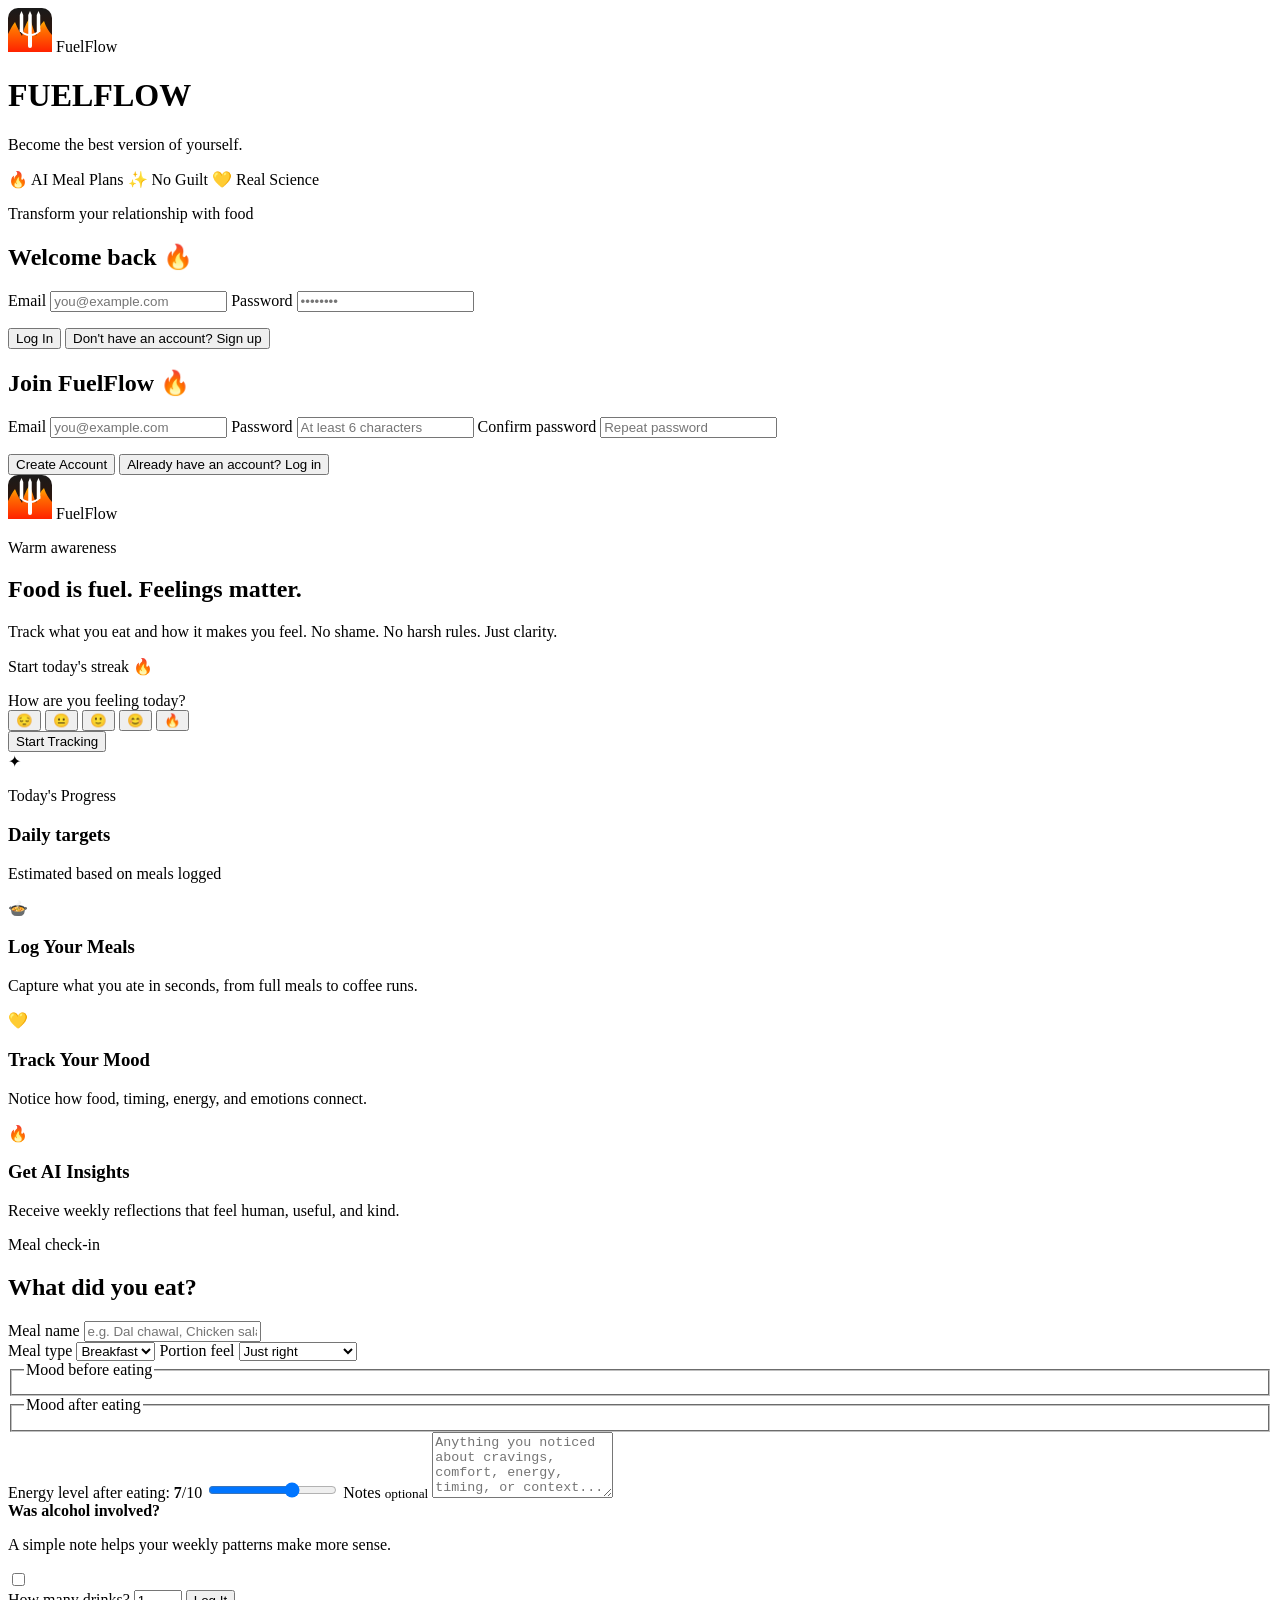
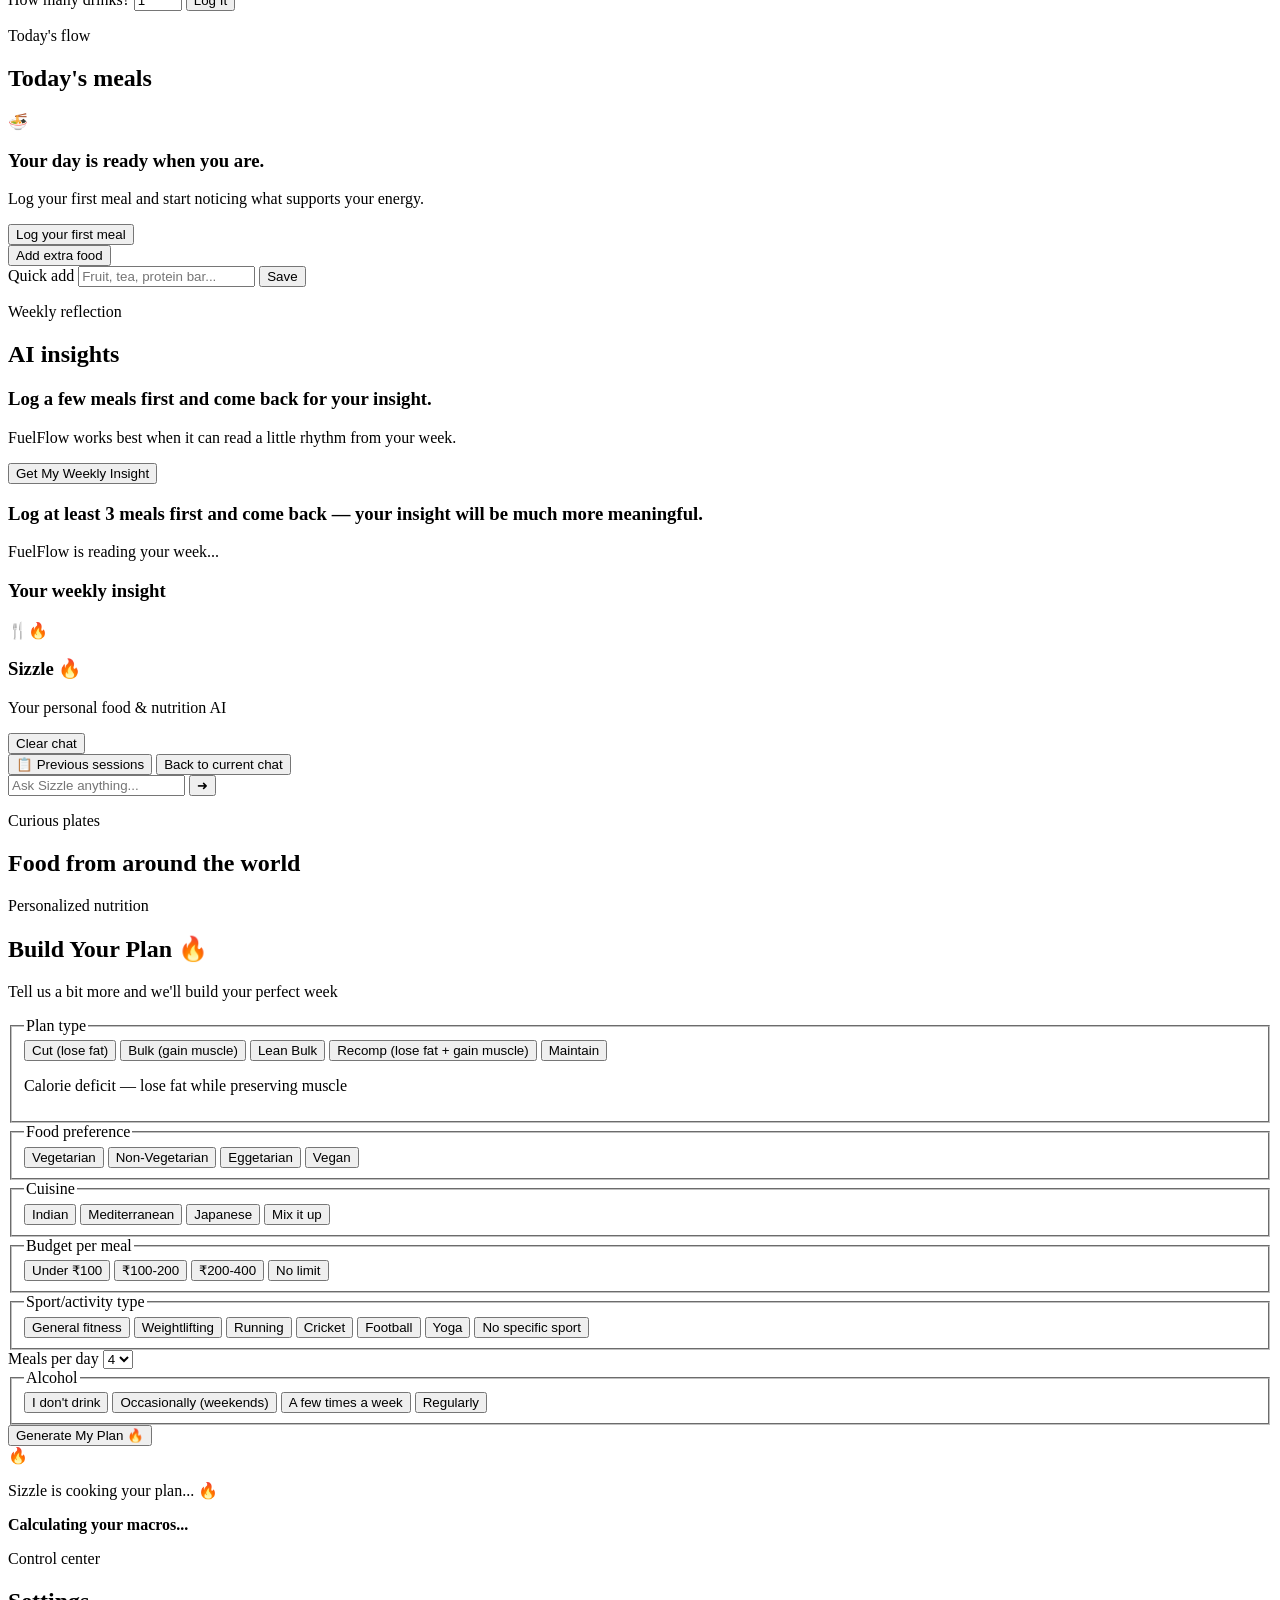
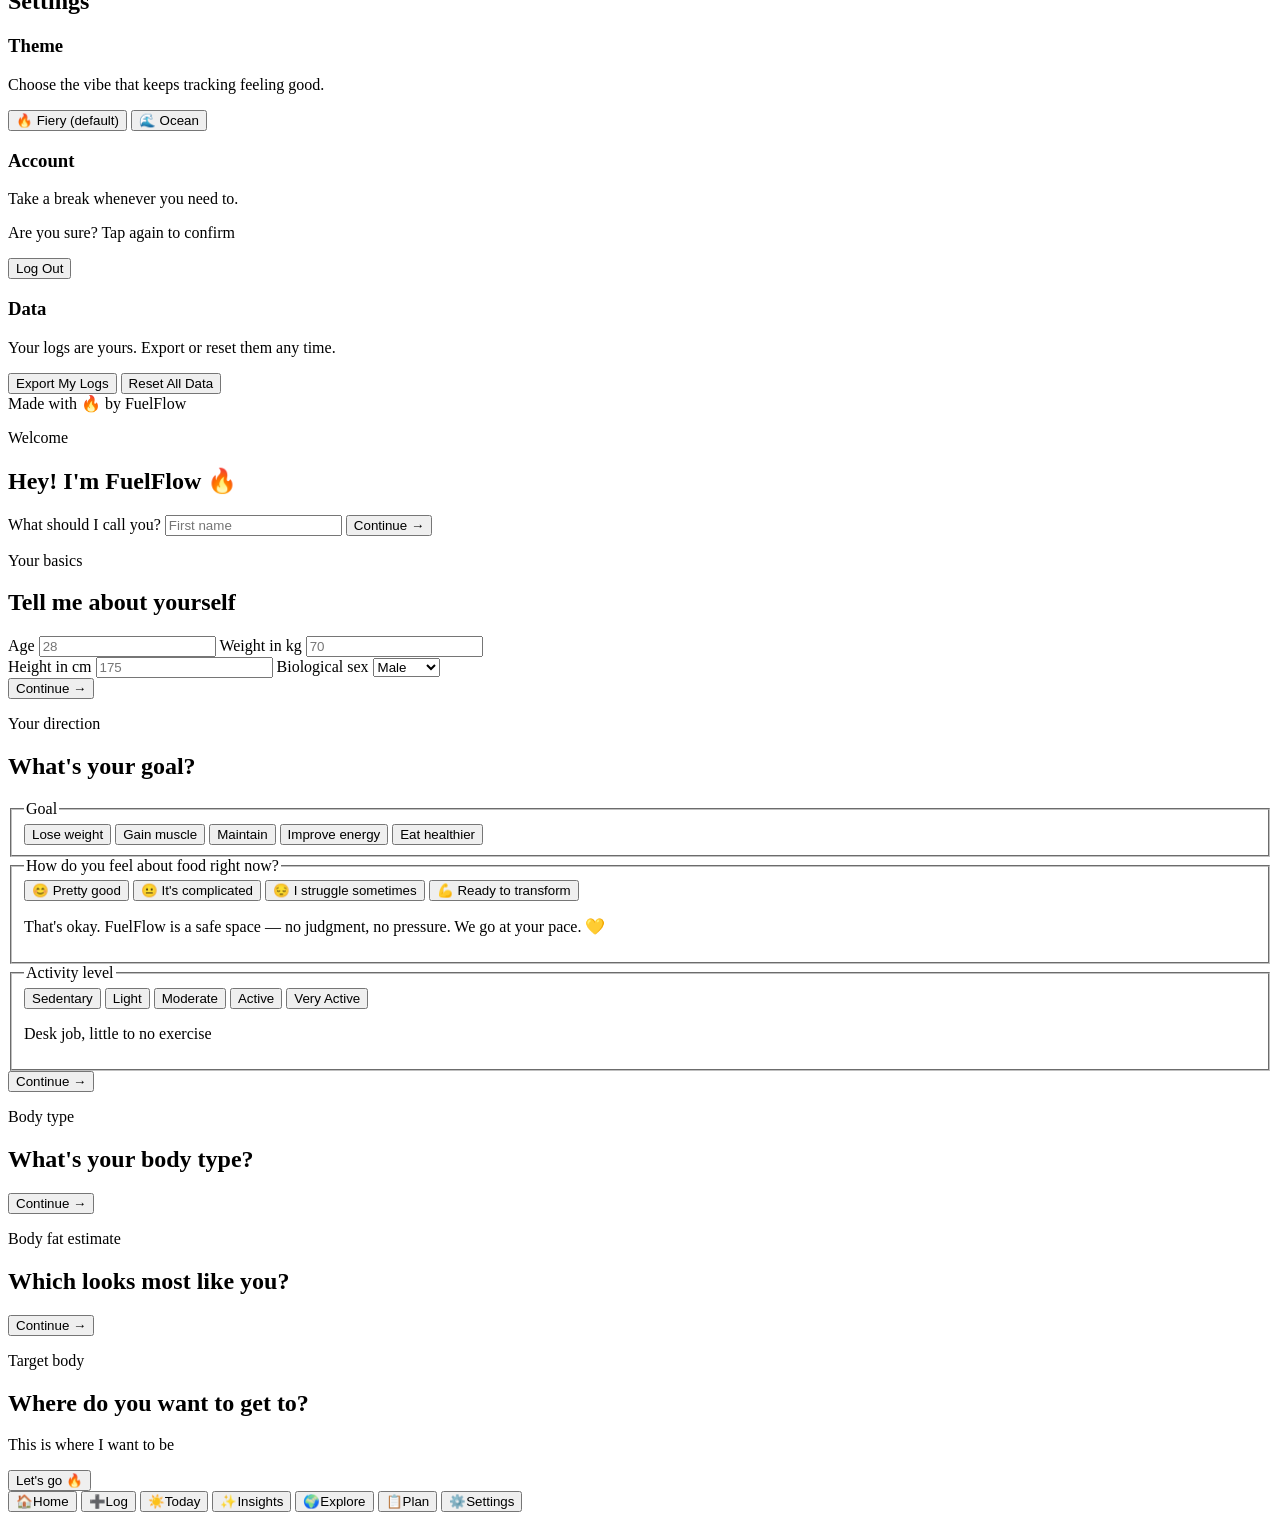
==== commit bc619940: "Fix auth flow + login split layout" ====
--- a/static/index.html
+++ b/static/index.html
@@ -10,9 +10,9 @@
     <link rel="stylesheet" href="/style.css">
   </head>
   <body>
-    <section id="authView" class="auth-shell">
-      <div class="auth-left-panel">
-        <div class="auth-left-brand">
+    <div id="authView" class="auth-container">
+      <div class="auth-left">
+        <div class="auth-logo-row">
           <svg width="44" height="44" viewBox="0 0 44 44" fill="none" xmlns="http://www.w3.org/2000/svg" aria-hidden="true">
             <rect width="44" height="44" rx="10" fill="url(#authLogoBgGrad)"/>
             <path d="M0 44 L0 26 C2.5 21 4.5 17 7 14 C9.5 20 11.5 24 14 28 C16 20 18.5 15 21.5 10 C24 16 25.5 22 28 28 C30 21 32.5 16 36 13 C38 19 40.5 23 44 27 L44 44 Z" fill="url(#authLogoFlameGrad)"/>
@@ -35,46 +35,20 @@
           </svg>
           <span class="wordmark">FuelFlow</span>
         </div>
-        <div class="auth-left-copy">
+        <div class="auth-hero-copy">
           <h1>FUELFLOW</h1>
-          <p id="authQuoteText"></p>
+          <p id="authQuoteText">Become the best version of yourself.</p>
           <div class="auth-feature-pills">
             <span>🔥 AI Meal Plans</span>
-            <span>✨ Weekly Insights</span>
-            <span>💛 No Guilt</span>
+            <span>✨ No Guilt</span>
+            <span>💛 Real Science</span>
           </div>
         </div>
-        <p class="auth-left-footnote">Join thousands transforming their relationship with food</p>
+        <p class="auth-left-footnote">Transform your relationship with food</p>
       </div>
 
-      <div class="auth-right-panel">
-        <div class="auth-mobile-brand">
-          <svg width="44" height="44" viewBox="0 0 44 44" fill="none" xmlns="http://www.w3.org/2000/svg" aria-hidden="true">
-            <rect width="44" height="44" rx="10" fill="url(#authMobileLogoBgGrad)"/>
-            <path d="M0 44 L0 26 C2.5 21 4.5 17 7 14 C9.5 20 11.5 24 14 28 C16 20 18.5 15 21.5 10 C24 16 25.5 22 28 28 C30 21 32.5 16 36 13 C38 19 40.5 23 44 27 L44 44 Z" fill="url(#authMobileLogoFlameGrad)"/>
-            <path d="M13.5 3 L15.25 7 L15.25 24 L11.75 24 L11.75 7 Z" fill="#FFFFFF"/>
-            <path d="M22 3 L23.75 7 L23.75 26.5 L20.25 26.5 L20.25 7 Z" fill="#FFFFFF"/>
-            <path d="M30.5 3 L32.25 7 L32.25 24 L28.75 24 L28.75 7 Z" fill="#FFFFFF"/>
-            <path d="M11.75 21 C15 24.5 18 26 22 26 C26 26 29 24.5 32.25 21 L32.25 23.25 C29.5 26.5 26.25 28 22 28 C17.75 28 14.5 26.5 11.75 23.25 Z" fill="#FFFFFF"/>
-            <rect x="20" y="26" width="4" height="14" rx="2" fill="#FFFFFF"/>
-            <defs>
-              <linearGradient id="authMobileLogoBgGrad" x1="22" y1="0" x2="22" y2="44" gradientUnits="userSpaceOnUse">
-                <stop offset="0%" stop-color="#1A1A1A"/>
-                <stop offset="100%" stop-color="#3D1200"/>
-              </linearGradient>
-              <linearGradient id="authMobileLogoFlameGrad" x1="22" y1="44" x2="22" y2="8" gradientUnits="userSpaceOnUse">
-                <stop offset="0%" stop-color="#FF2200"/>
-                <stop offset="61%" stop-color="#FF7000"/>
-                <stop offset="100%" stop-color="#FFD000"/>
-              </linearGradient>
-            </defs>
-          </svg>
-          <span class="wordmark">FuelFlow</span>
-        </div>
+      <div class="auth-right">
         <div class="auth-card" id="loginView">
-        <div class="auth-brand">
-          <span class="wordmark">FuelFlow</span>
-        </div>
         <h2>Welcome back 🔥</h2>
         <label>
           <span>Email</span>
@@ -90,9 +64,6 @@
         </div>
 
         <div class="auth-card hidden-soft" id="signupView">
-        <div class="auth-brand">
-          <span class="wordmark">FuelFlow</span>
-        </div>
         <h2>Join FuelFlow 🔥</h2>
         <label>
           <span>Email</span>
@@ -111,7 +82,7 @@
         <button id="showLoginButton" class="auth-link" type="button">Already have an account? Log in</button>
         </div>
       </div>
-    </section>
+    </div>
 
     <div id="mainApp" class="app-shell hidden-soft">
       <header class="topbar">
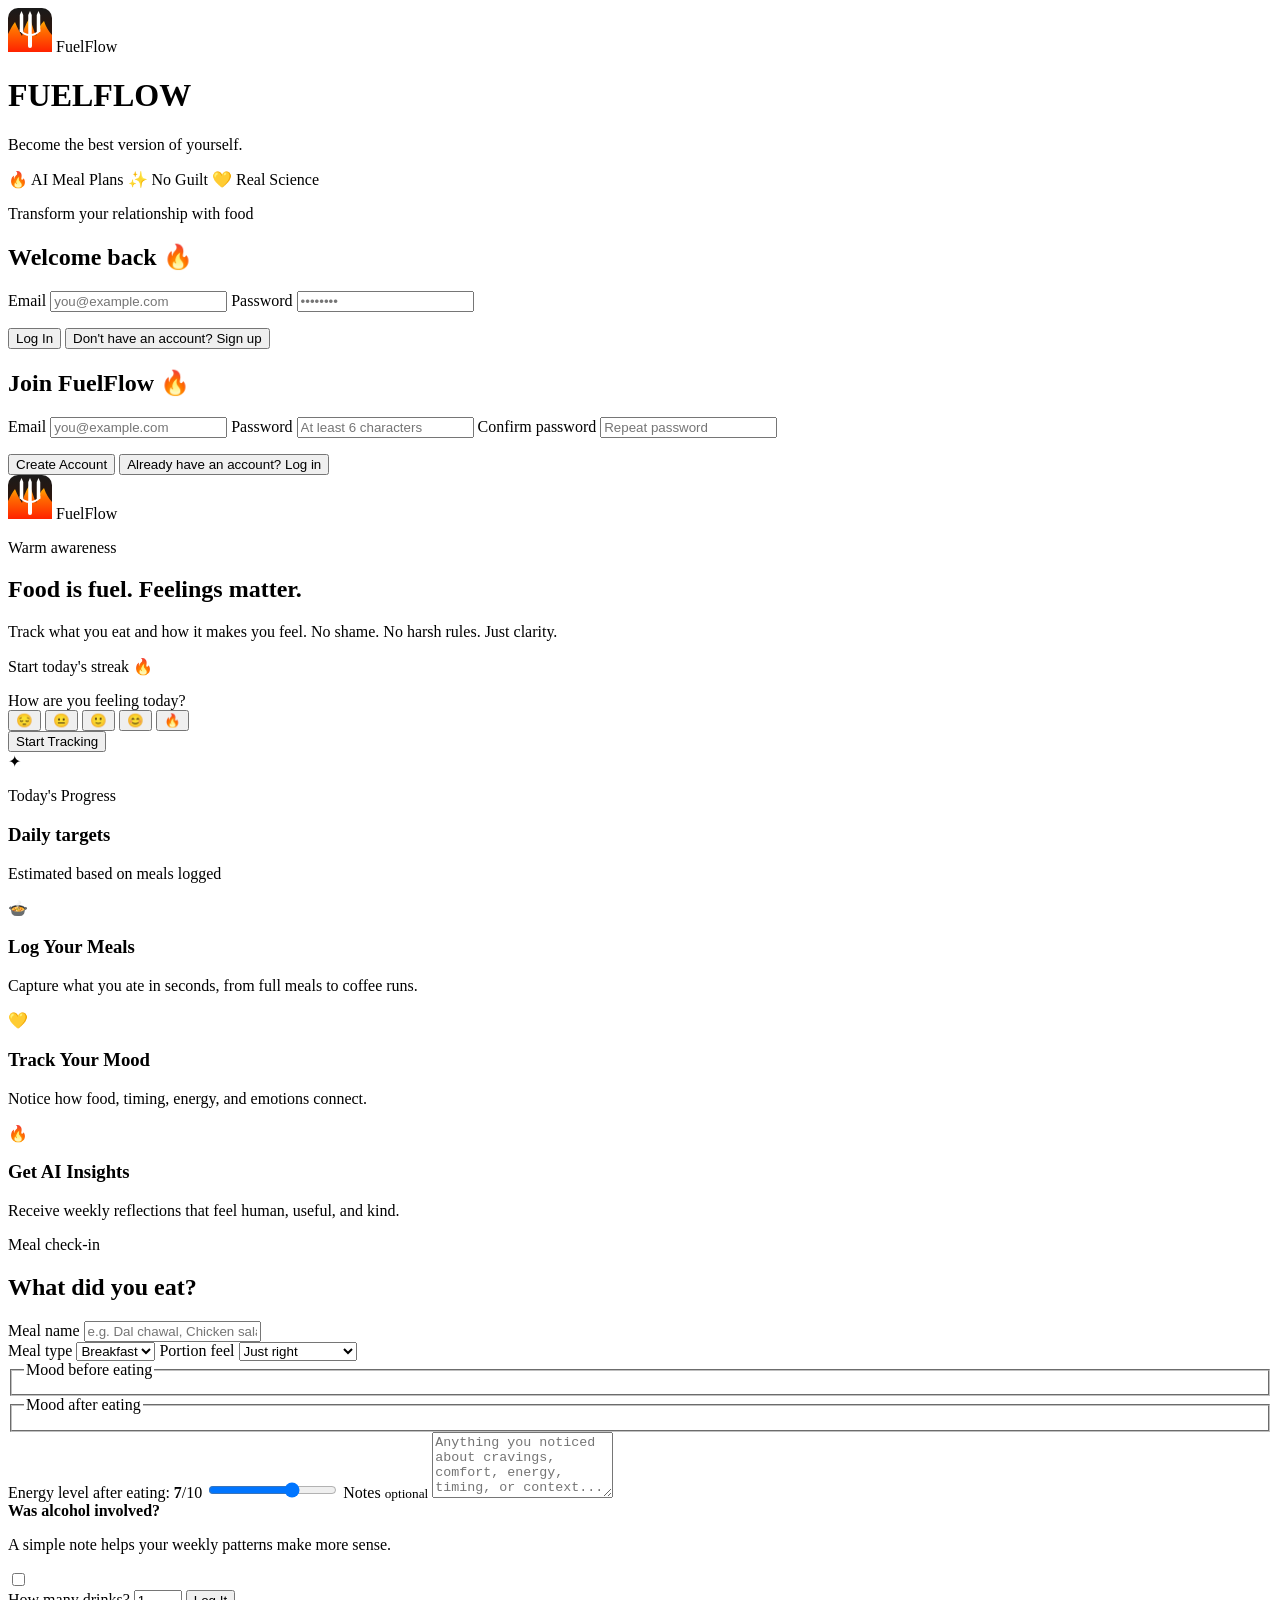
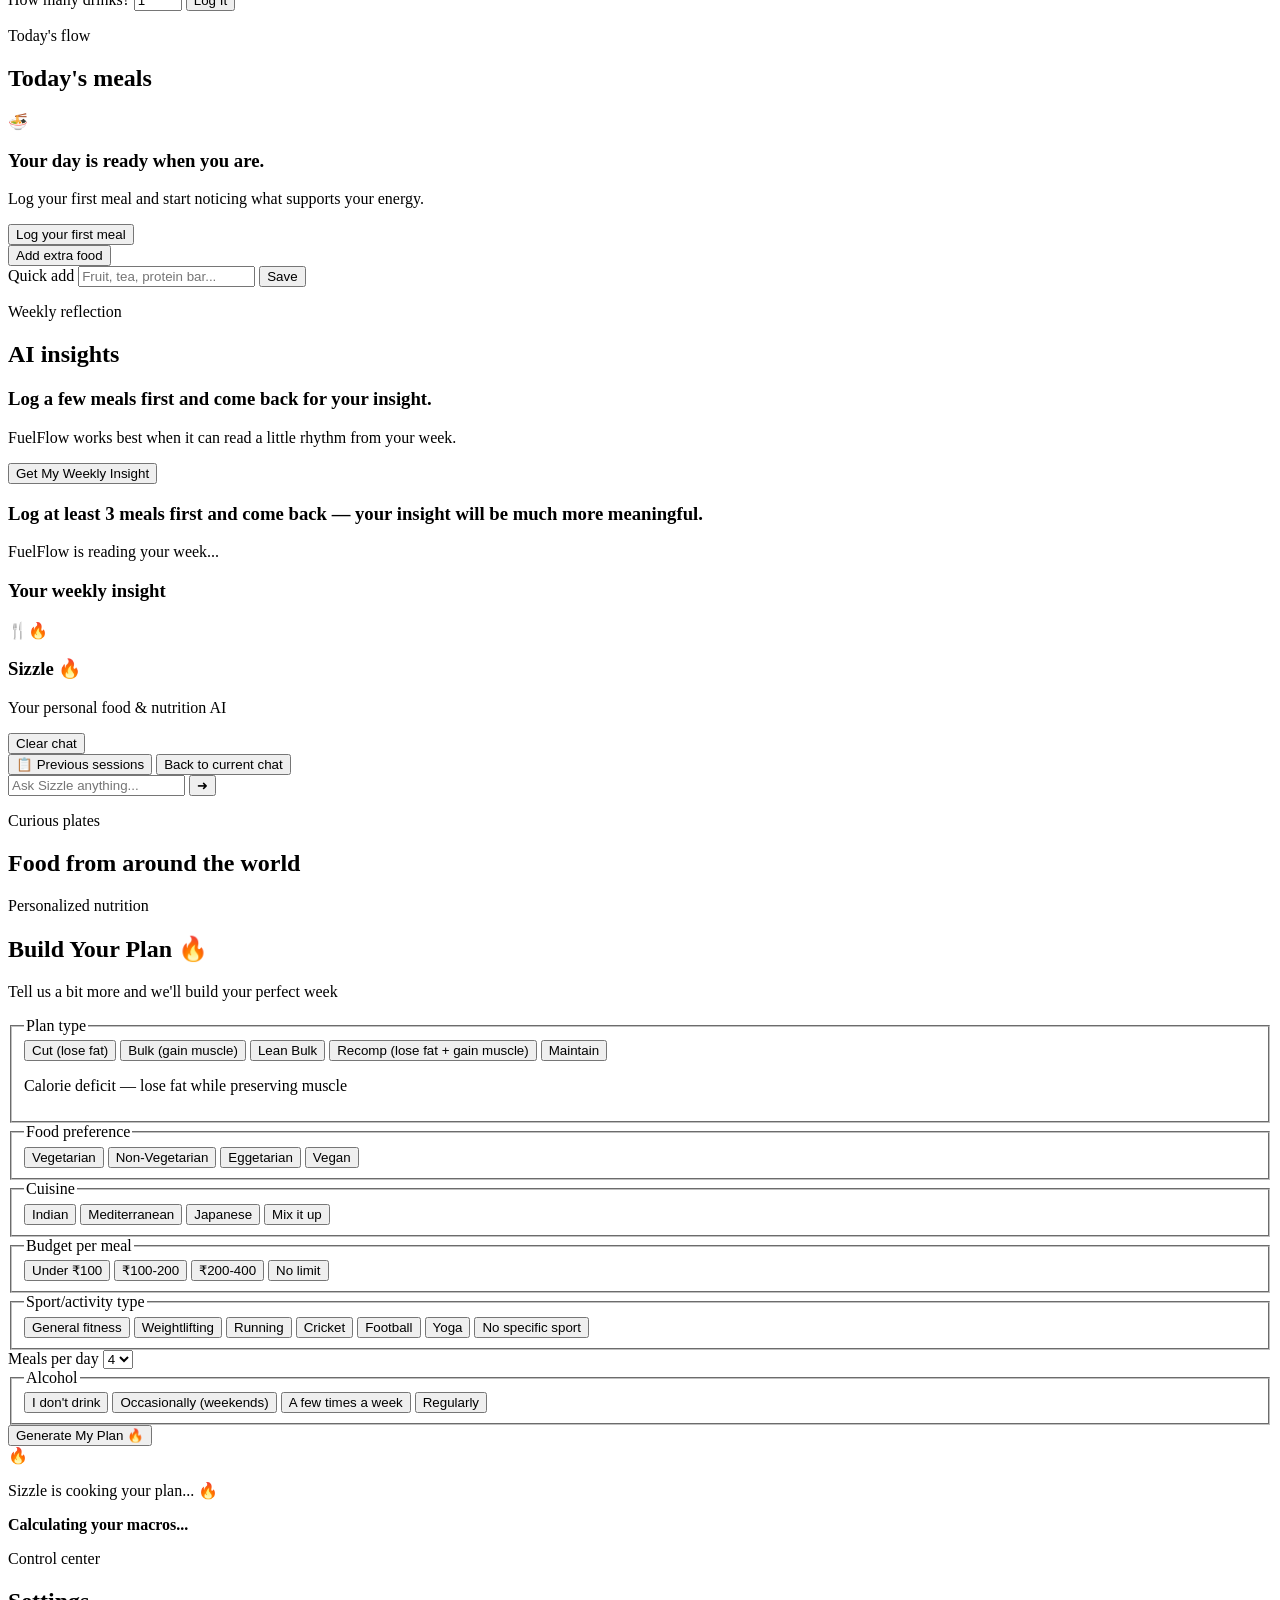
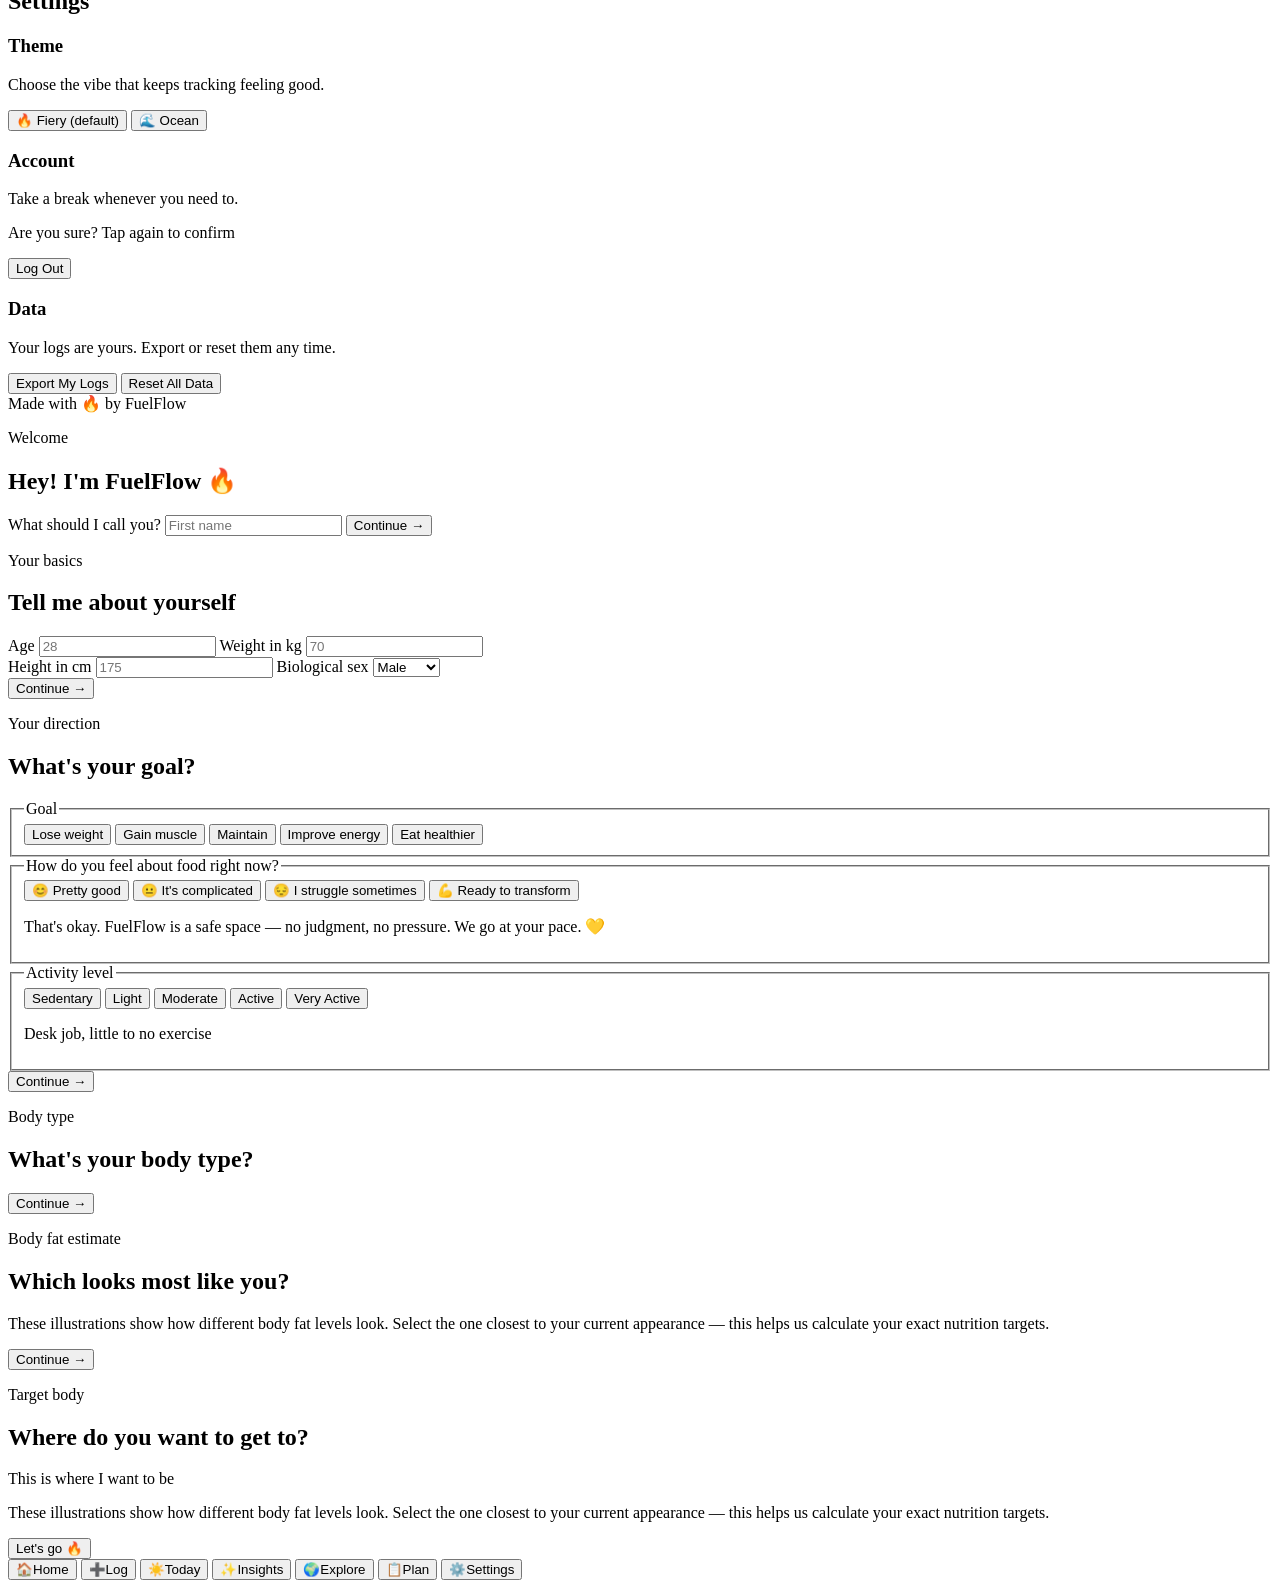
==== commit 6c384c40: "Body illustrations: proper SVG silhouettes for body type and body fat" ====
--- a/static/index.html
+++ b/static/index.html
@@ -563,6 +563,7 @@
           <section class="onboarding-step" data-step="4">
             <p class="eyebrow flame">Body fat estimate</p>
             <h2>Which looks most like you?</h2>
+            <p class="body-fat-subtitle">These illustrations show how different body fat levels look. Select the one closest to your current appearance — this helps us calculate your exact nutrition targets.</p>
             <div id="bodyFatCards" class="visual-card-grid"></div>
             <button class="gradient-button full onboarding-next" type="button">Continue →</button>
           </section>
@@ -571,6 +572,7 @@
             <p class="eyebrow flame">Target body</p>
             <h2>Where do you want to get to?</h2>
             <p class="target-helper">This is where I want to be</p>
+            <p class="body-fat-subtitle">These illustrations show how different body fat levels look. Select the one closest to your current appearance — this helps us calculate your exact nutrition targets.</p>
             <div id="targetBodyFatCards" class="visual-card-grid"></div>
             <button id="finishOnboarding" class="gradient-button full" type="button">Let's go 🔥</button>
           </section>
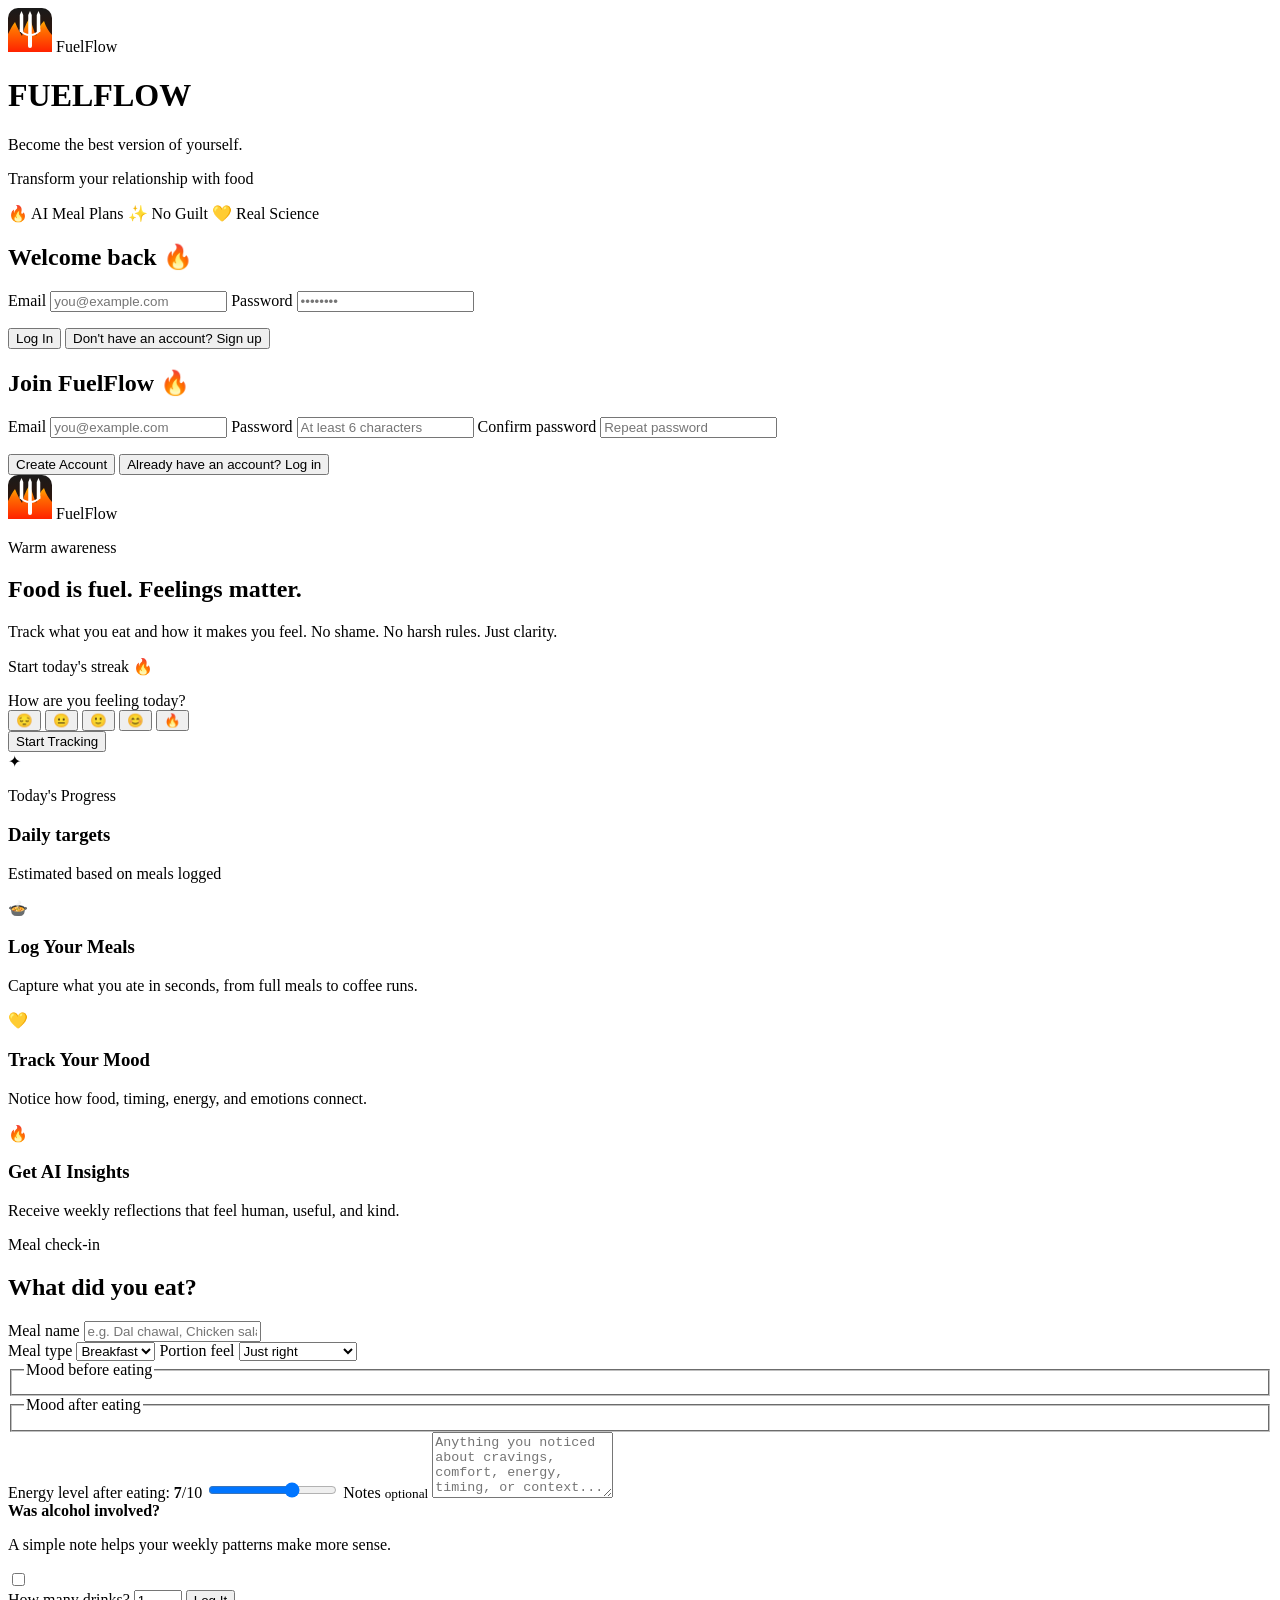
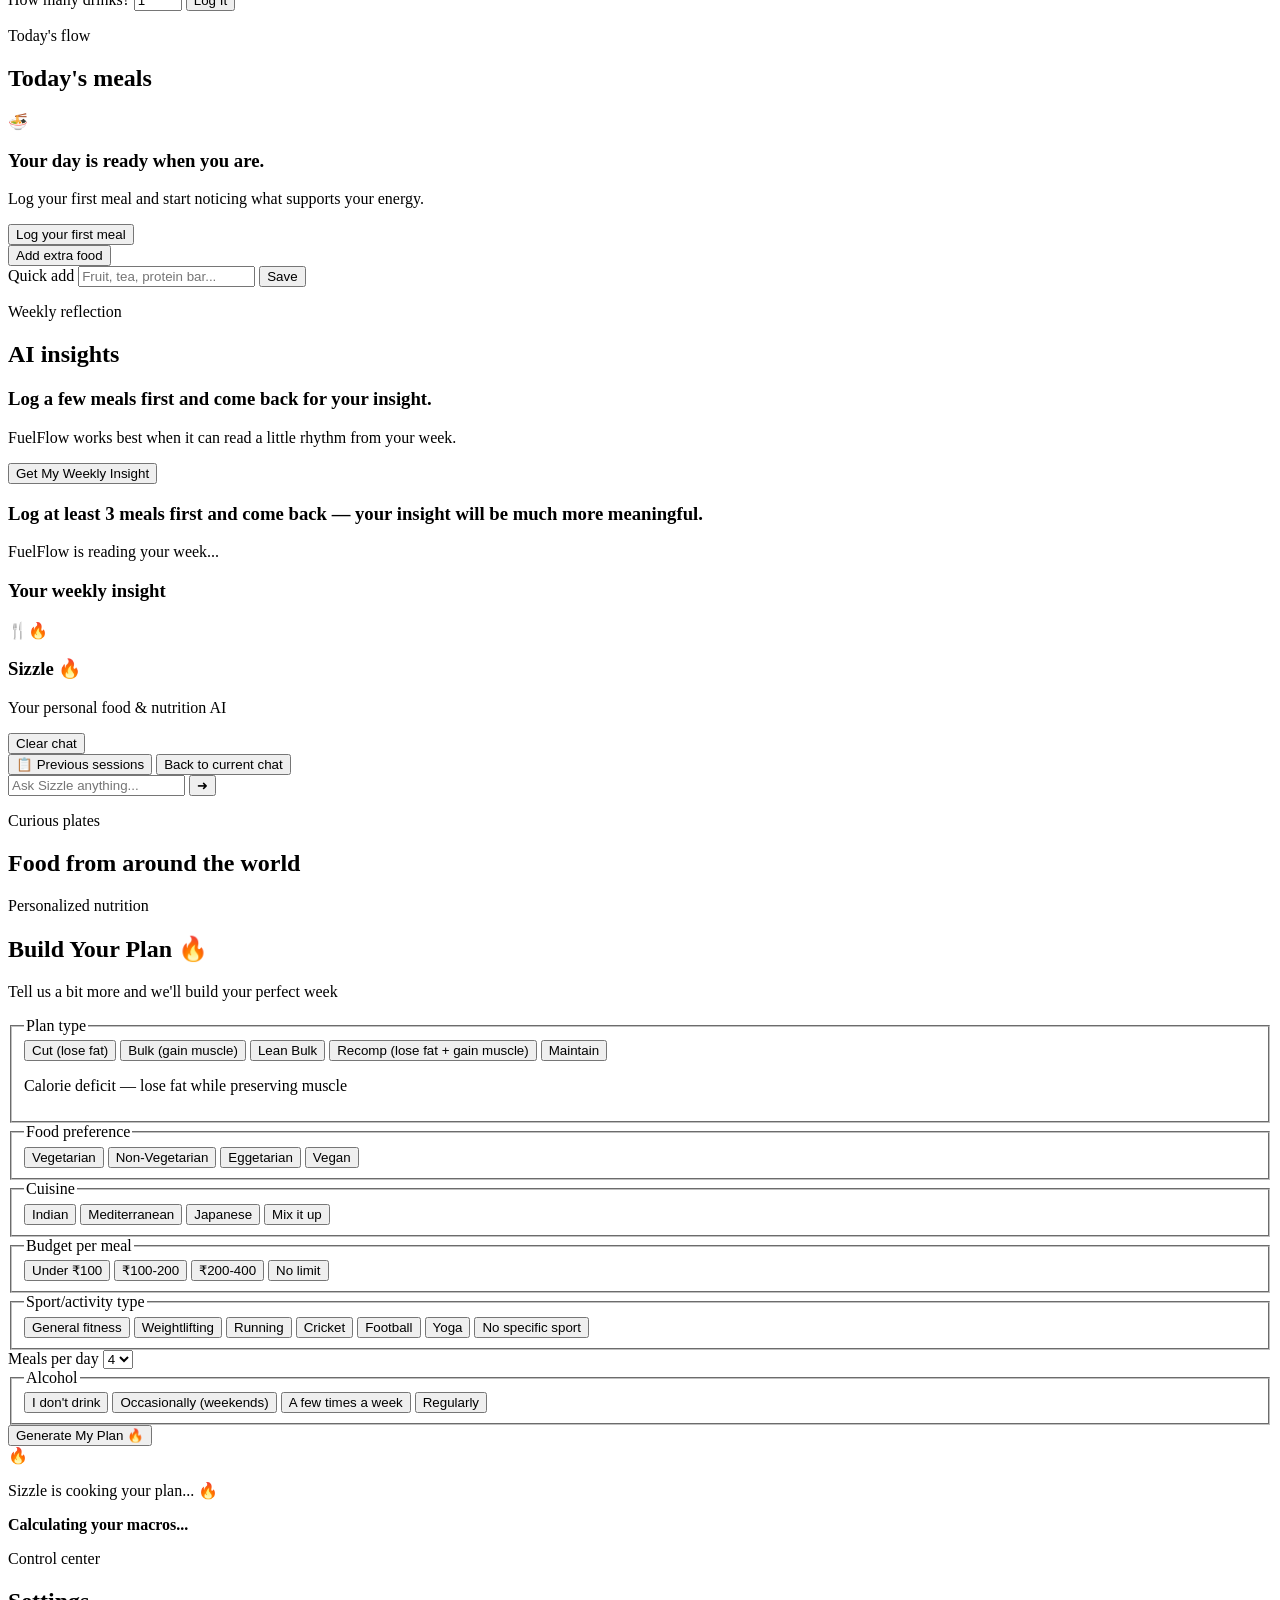
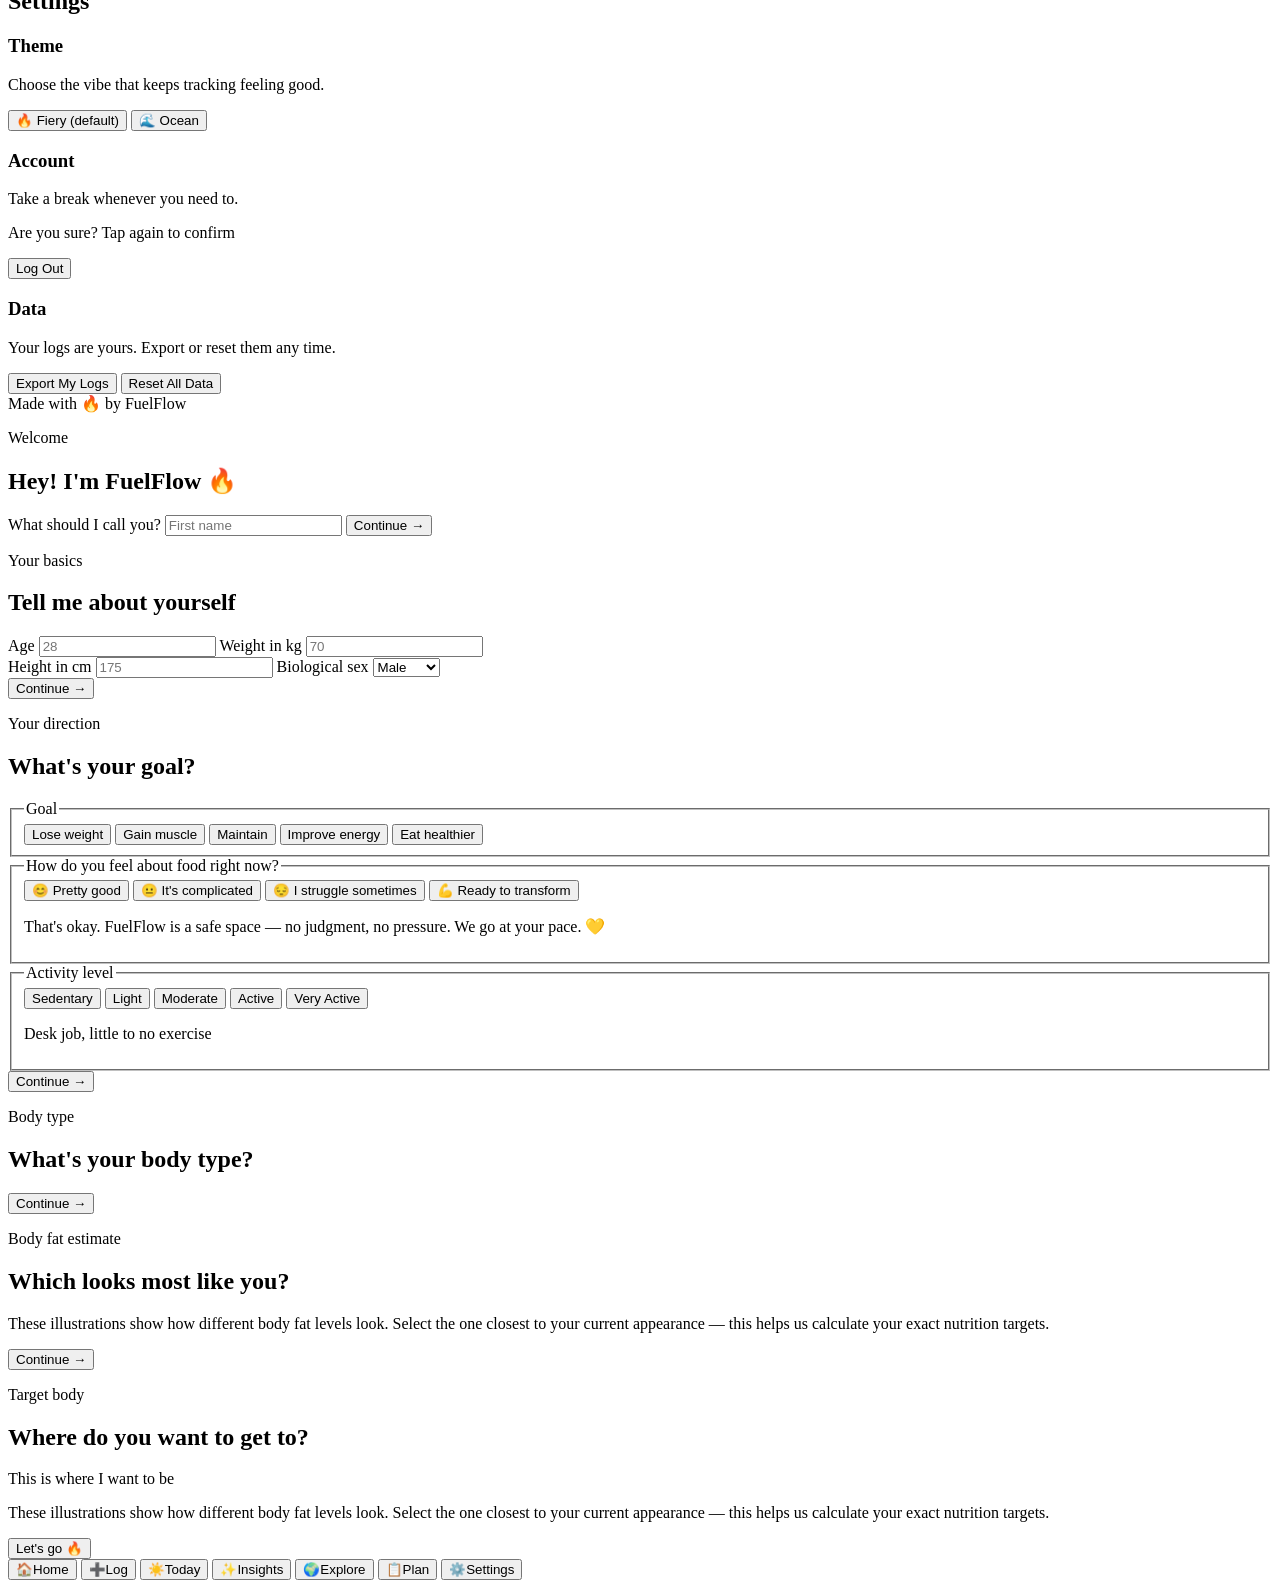
==== commit 86d329bf: "Fix tagline position and scrollbar visibility in onboarding" ====
--- a/static/index.html
+++ b/static/index.html
@@ -38,13 +38,13 @@
         <div class="auth-hero-copy">
           <h1>FUELFLOW</h1>
           <p id="authQuoteText">Become the best version of yourself.</p>
+          <p class="auth-panel-tagline">Transform your relationship with food</p>
           <div class="auth-feature-pills">
             <span>🔥 AI Meal Plans</span>
             <span>✨ No Guilt</span>
             <span>💛 Real Science</span>
           </div>
         </div>
-        <p class="auth-left-footnote">Transform your relationship with food</p>
       </div>
 
       <div class="auth-right">
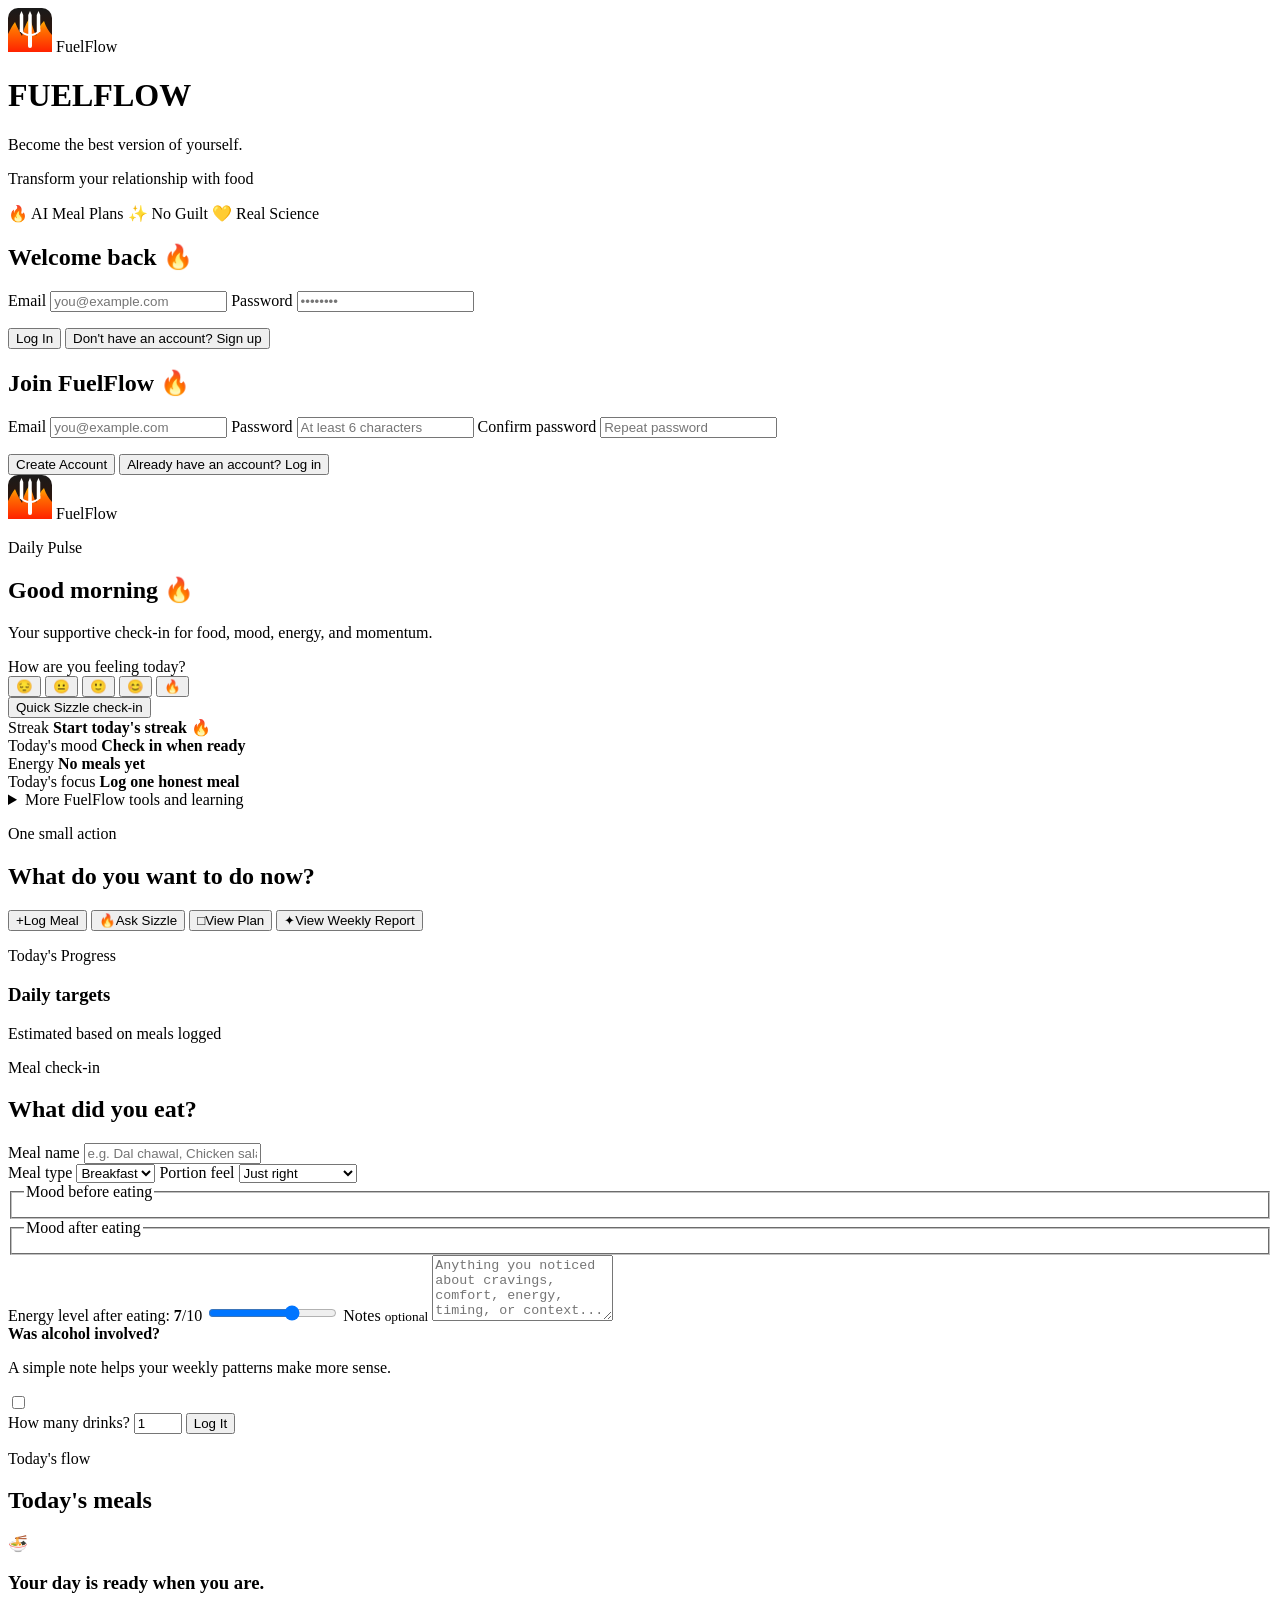
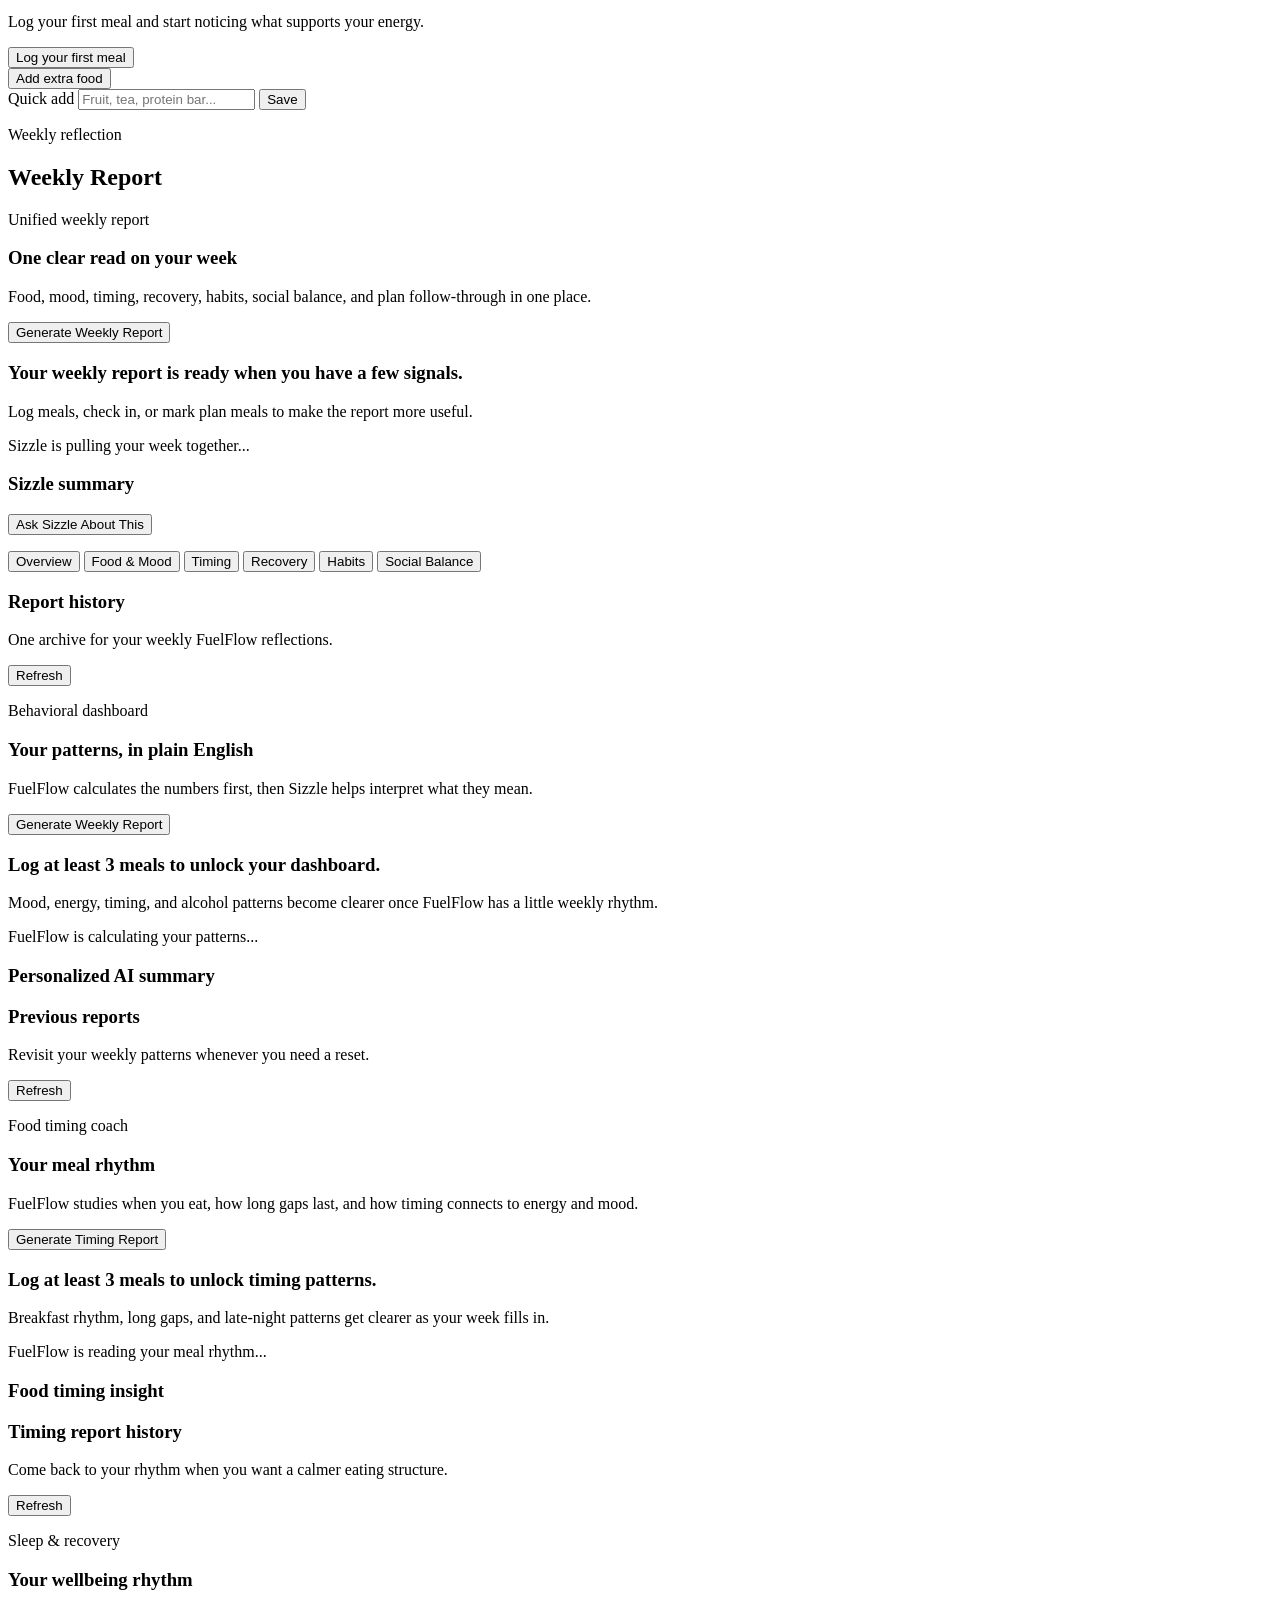
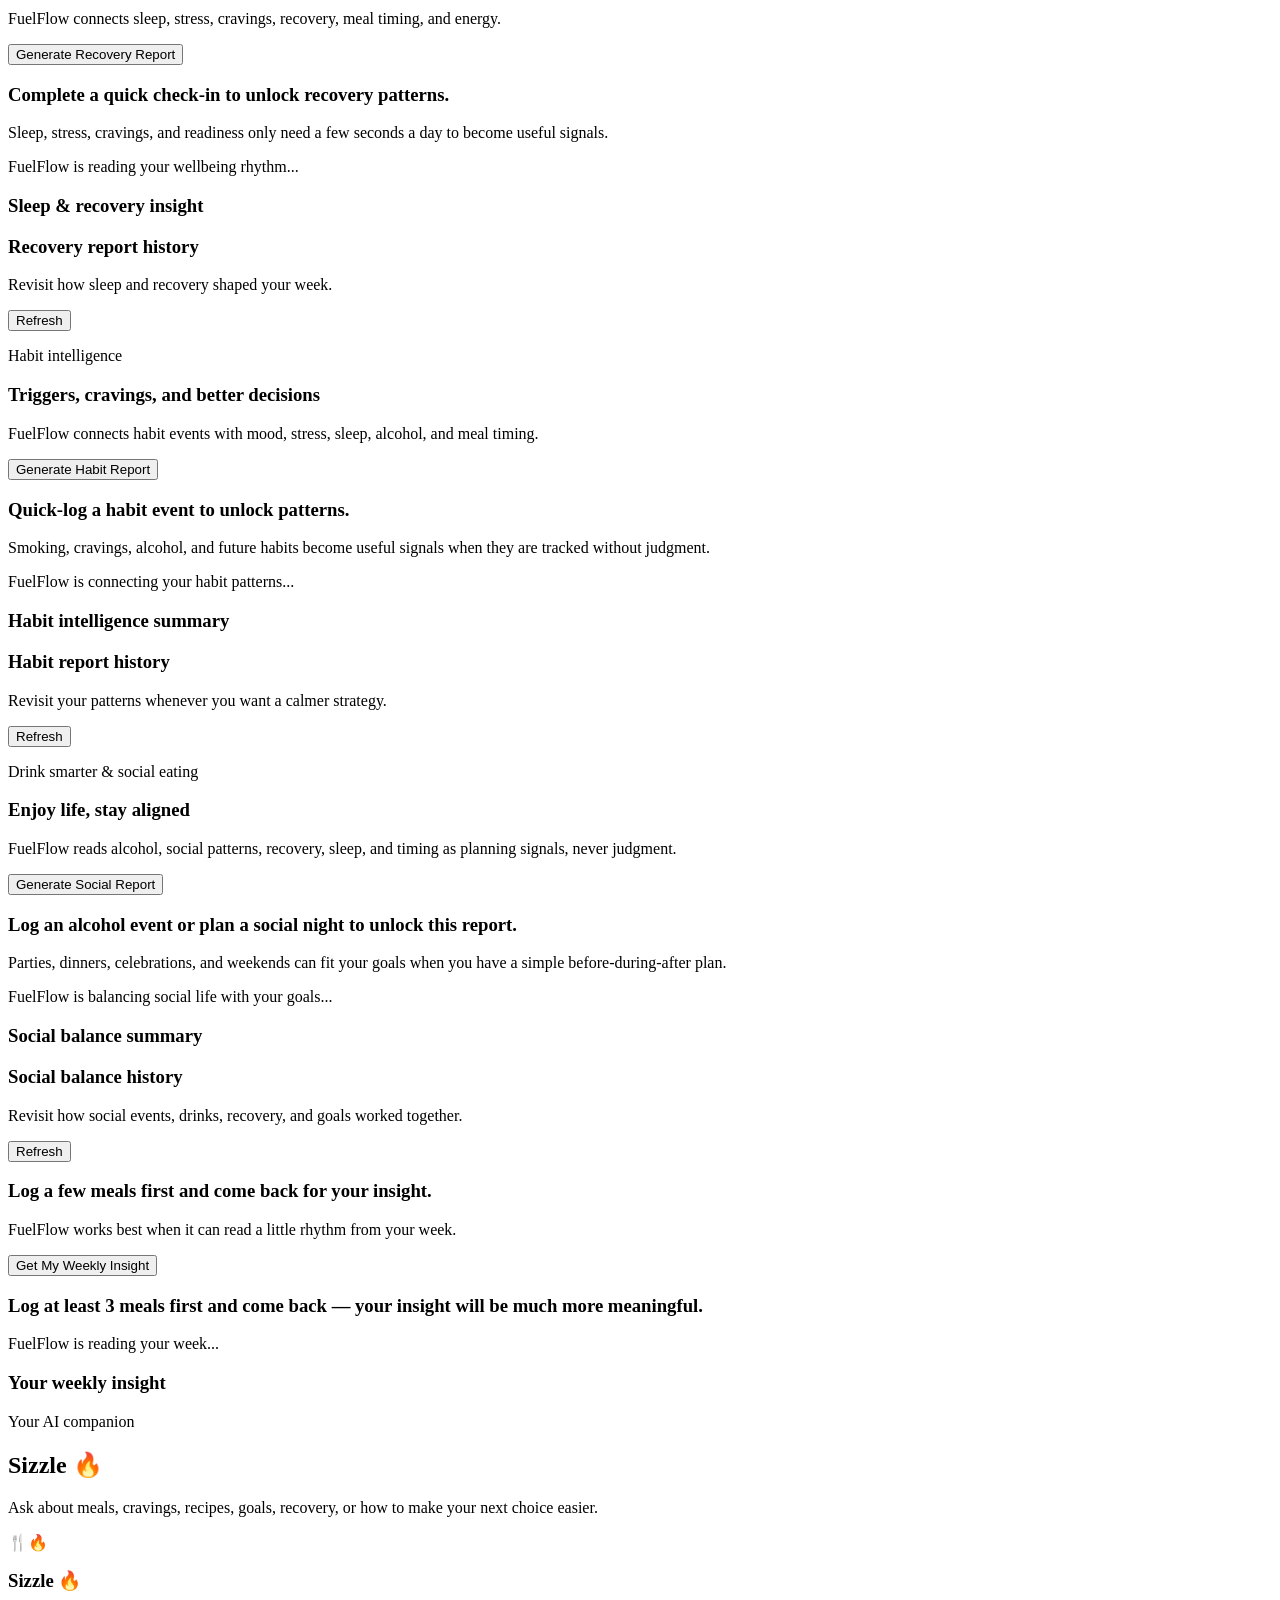
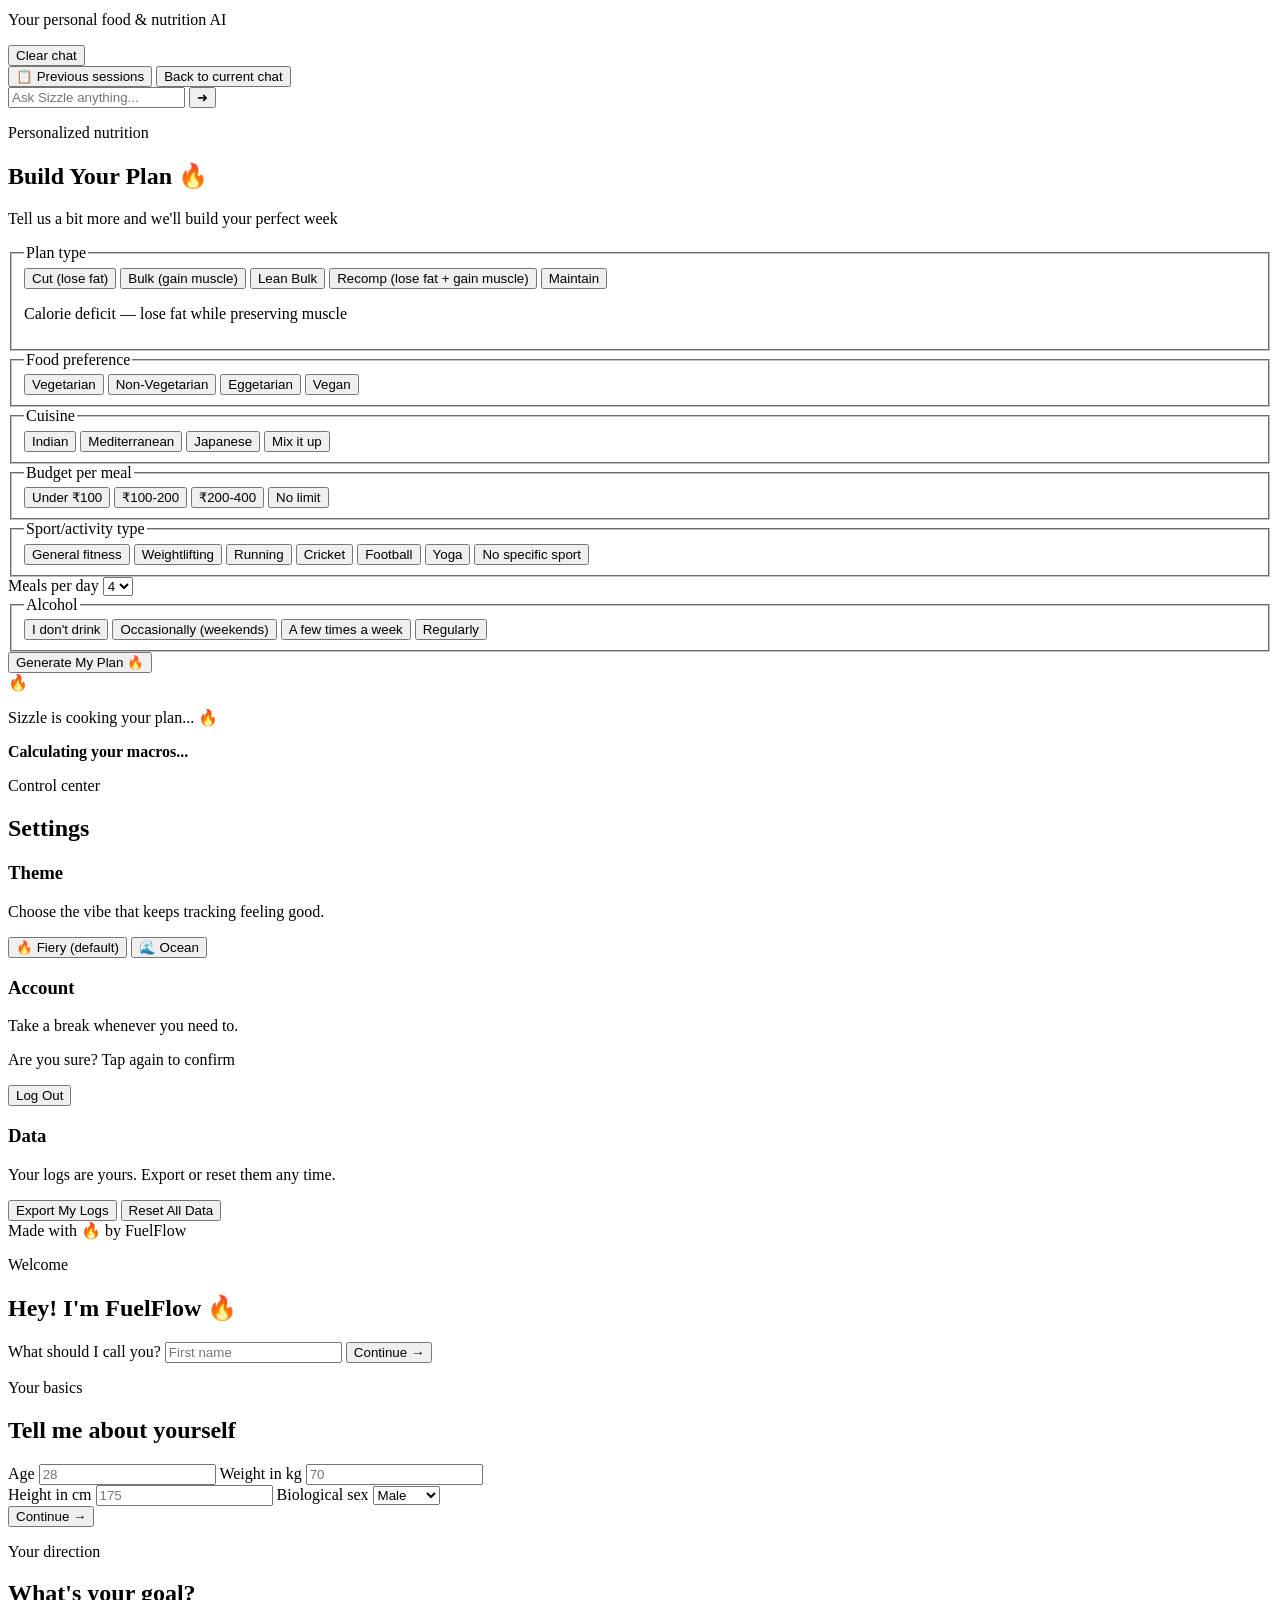
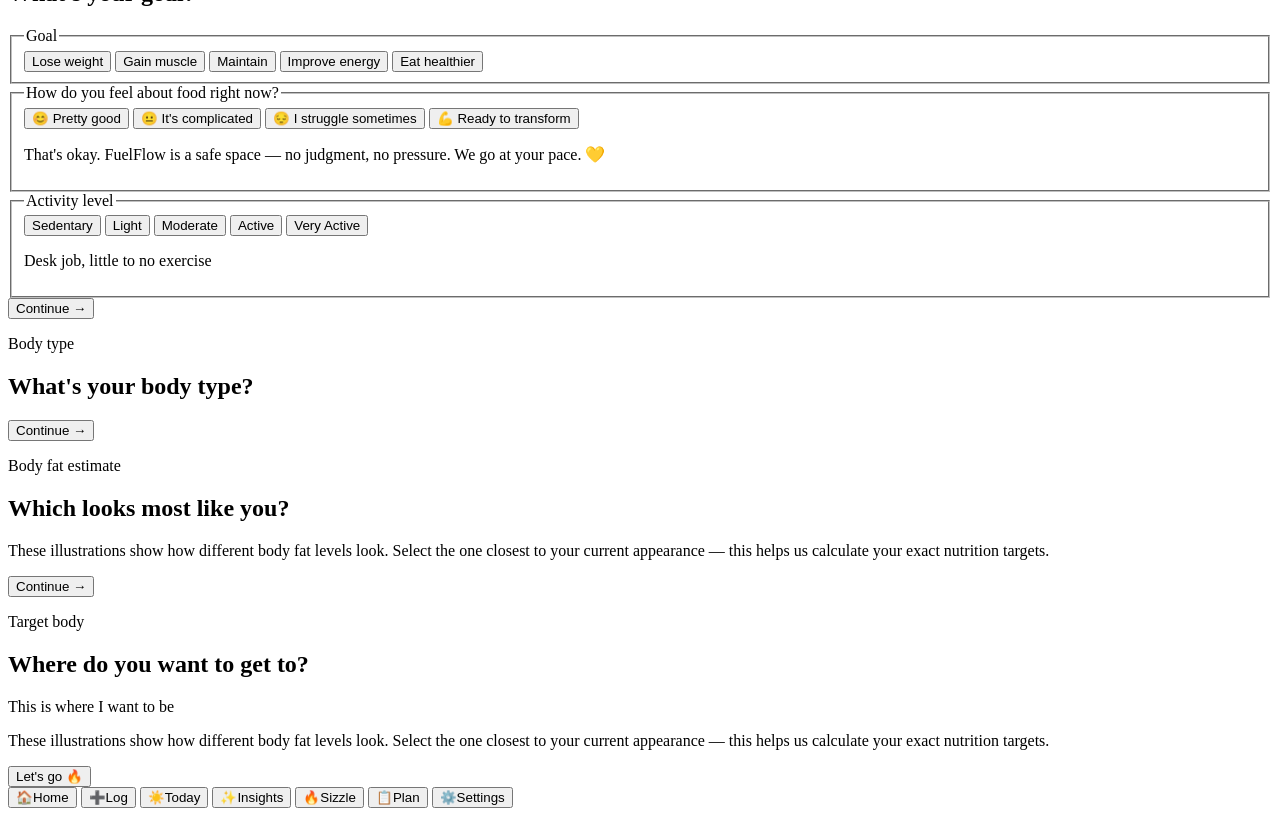
==== commit 300226e9: "feat: complete Phase 3 AI wellbeing platform" ====
--- a/static/index.html
+++ b/static/index.html
@@ -111,15 +111,11 @@
 
       <main class="view-stage">
         <section id="homeView" class="view active" data-view="home">
-          <div class="hero-grid">
-            <div class="hero-copy">
-              <p class="eyebrow flame">Warm awareness</p>
-              <h2 id="homeHeading">Food is fuel. Feelings matter.</h2>
-              <p id="homeSubheading" class="hero-text">Track what you eat and how it makes you feel. No shame. No harsh rules. Just clarity.</p>
-              <div id="homeMotivation" class="home-motivation hidden-soft">
-                <p id="streakText" class="streak-text">Start today's streak 🔥</p>
-                <p id="dailyQuoteText" class="daily-quote"></p>
-              </div>
+          <section id="dailyPulse" class="daily-pulse card">
+            <div class="pulse-main">
+              <p class="eyebrow flame">Daily Pulse</p>
+              <h2 id="homeHeading">Good morning &#128293;</h2>
+              <p id="homeSubheading" class="hero-text">Your supportive check-in for food, mood, energy, and momentum.</p>
               <div id="dailyMoodCheckIn" class="daily-mood-check hidden-soft">
                 <span>How are you feeling today?</span>
                 <div class="daily-mood-pills" aria-label="Daily mood check-in">
@@ -130,13 +126,73 @@
                   <button type="button" data-daily-mood="🔥">🔥</button>
                 </div>
               </div>
-              <button class="gradient-button" type="button" data-nav-target="log">Start Tracking</button>
-            </div>
-            <aside class="quote-card">
-              <span class="quote-icon">✦</span>
-              <p id="quoteText"></p>
-            </aside>
-          </div>
+              <button id="quickSizzleCheckIn" class="gradient-button" type="button">Quick Sizzle check-in</button>
+            </div>
+            <div id="homeMotivation" class="pulse-stats hidden-soft">
+              <article>
+                <span>Streak</span>
+                <strong id="streakText">Start today's streak &#128293;</strong>
+              </article>
+              <article>
+                <span>Today's mood</span>
+                <strong id="homeMoodText">Check in when ready</strong>
+              </article>
+              <article>
+                <span>Energy</span>
+                <strong id="homeEnergyText">No meals yet</strong>
+              </article>
+              <article>
+                <span>Today's focus</span>
+                <strong id="homeFocusText">Log one honest meal</strong>
+              </article>
+            </div>
+          </section>
+
+          <section id="recommendedActionCard" class="card recommended-action-card"></section>
+
+          <section id="dailyWellbeingCard" class="card daily-wellbeing-card"></section>
+
+          <details class="home-secondary-content">
+            <summary>More FuelFlow tools and learning</summary>
+
+          <section id="habitQuickLogCard" class="card habit-quick-log-card"></section>
+
+          <section id="socialPlannerCard" class="card social-planner-card"></section>
+
+          <section id="todayInsightCard" class="card home-insight-card"></section>
+
+          <section id="homeMotivationCard" class="card home-coach-card">
+            <p class="eyebrow flame">Motivation</p>
+            <p id="dailyQuoteText" class="daily-quote"></p>
+          </section>
+
+          <section id="homeLearningStrip" class="home-learning-section">
+            <div class="section-heading compact-heading">
+              <p class="eyebrow flame">Learn Something New</p>
+              <h2>Small lessons, real life food</h2>
+              <p>Swipe through supportive ideas from FuelFlow's food relationship library.</p>
+            </div>
+            <div id="homeLearningCards" class="learning-strip"></div>
+          </section>
+
+          <section id="cuisineSpotlight" class="card cuisine-spotlight"></section>
+
+          <section id="communityStoryCard" class="card community-story-card"></section>
+
+          </details>
+
+          <section class="home-quick-actions">
+            <div class="section-heading compact-heading">
+              <p class="eyebrow flame">One small action</p>
+              <h2>What do you want to do now?</h2>
+            </div>
+            <div class="quick-action-grid">
+              <button class="quick-action-button" type="button" data-nav-target="log"><span>+</span>Log Meal</button>
+              <button class="quick-action-button" type="button" data-nav-target="sizzle"><span>&#128293;</span>Ask Sizzle</button>
+              <button class="quick-action-button" type="button" data-nav-target="plan"><span>□</span>View Plan</button>
+              <button class="quick-action-button" type="button" data-nav-target="insights"><span>✦</span>View Weekly Report</button>
+            </div>
+          </section>
 
           <section id="journeyCard" class="card journey-card hidden-soft"></section>
 
@@ -152,24 +208,7 @@
           </section>
 
           <section id="profileCard" class="card profile-card hidden-soft"></section>
-
-          <div class="feature-grid">
-            <article class="feature-card">
-              <span class="feature-icon">🍲</span>
-              <h3>Log Your Meals</h3>
-              <p>Capture what you ate in seconds, from full meals to coffee runs.</p>
-            </article>
-            <article class="feature-card">
-              <span class="feature-icon">💛</span>
-              <h3>Track Your Mood</h3>
-              <p>Notice how food, timing, energy, and emotions connect.</p>
-            </article>
-            <article class="feature-card">
-              <span class="feature-icon">🔥</span>
-              <h3>Get AI Insights</h3>
-              <p>Receive weekly reflections that feel human, useful, and kind.</p>
-            </article>
-          </div>
+          <div id="exploreGrid" class="explore-grid hidden-soft"></div>
         </section>
 
         <section id="logView" class="view" data-view="log">
@@ -275,26 +314,288 @@
         <section id="insightsView" class="view" data-view="insights">
           <div class="section-heading">
             <p class="eyebrow flame">Weekly reflection</p>
-            <h2>AI insights</h2>
-          </div>
-
-          <div id="insightsEmpty" class="card insight-empty">
+            <h2>Weekly Report</h2>
+          </div>
+
+          <section id="unifiedReportDashboard" class="analytics-dashboard unified-report-dashboard">
+            <div class="analytics-top">
+              <div>
+                <p class="eyebrow flame">Unified weekly report</p>
+                <h3>One clear read on your week</h3>
+                <p>Food, mood, timing, recovery, habits, social balance, and plan follow-through in one place.</p>
+              </div>
+              <button id="generateUnifiedReport" class="gradient-button compact" type="button">Generate Weekly Report</button>
+            </div>
+
+            <div id="unifiedReportEmpty" class="card insight-empty">
+              <h3>Your weekly report is ready when you have a few signals.</h3>
+              <p>Log meals, check in, or mark plan meals to make the report more useful.</p>
+            </div>
+
+            <div id="unifiedReportLoading" class="loading-card hidden-soft">
+              <div class="fiery-orb"></div>
+              <p>Sizzle is pulling your week together...</p>
+            </div>
+
+            <div id="unifiedReportContent" class="hidden-soft">
+              <section class="card analytics-summary-card unified-summary-card">
+                <div class="report-history-heading">
+                  <div>
+                    <h3>Sizzle summary</h3>
+                    <p id="unifiedReportFocus"></p>
+                  </div>
+                  <button class="clear-chat-button sizzle-context-button" type="button" data-sizzle-prompt="Explain my weekly report and tell me what to do next.">Ask Sizzle About This</button>
+                </div>
+                <p id="unifiedReportSummary"></p>
+                <div id="unifiedReportActions" class="recommendation-list"></div>
+              </section>
+
+              <div class="weekly-report-tabs">
+                <button class="active" type="button" data-weekly-section="overview">Overview</button>
+                <button type="button" data-weekly-section="food_mood">Food & Mood</button>
+                <button type="button" data-weekly-section="timing">Timing</button>
+                <button type="button" data-weekly-section="recovery">Recovery</button>
+                <button type="button" data-weekly-section="habits">Habits</button>
+                <button type="button" data-weekly-section="social">Social Balance</button>
+              </div>
+
+              <div id="unifiedReportSectionGrid" class="analytics-grid"></div>
+            </div>
+
+            <section class="card report-history-card">
+              <div class="report-history-heading">
+                <div>
+                  <h3>Report history</h3>
+                  <p>One archive for your weekly FuelFlow reflections.</p>
+                </div>
+                <button id="refreshUnifiedHistory" class="clear-chat-button" type="button">Refresh</button>
+              </div>
+              <div id="unifiedReportHistory" class="report-history-list"></div>
+            </section>
+          </section>
+
+          <section id="analyticsDashboard" class="analytics-dashboard legacy-report-section">
+            <div class="analytics-top">
+              <div>
+                <p class="eyebrow flame">Behavioral dashboard</p>
+                <h3>Your patterns, in plain English</h3>
+                <p>FuelFlow calculates the numbers first, then Sizzle helps interpret what they mean.</p>
+              </div>
+              <button id="generateAnalyticsReport" class="gradient-button compact" type="button">Generate Weekly Report</button>
+            </div>
+
+            <div id="analyticsEmpty" class="card insight-empty">
+              <h3>Log at least 3 meals to unlock your dashboard.</h3>
+              <p>Mood, energy, timing, and alcohol patterns become clearer once FuelFlow has a little weekly rhythm.</p>
+            </div>
+
+            <div id="analyticsLoading" class="loading-card hidden-soft">
+              <div class="fiery-orb"></div>
+              <p>FuelFlow is calculating your patterns...</p>
+            </div>
+
+            <div id="analyticsContent" class="hidden-soft">
+              <div id="analyticsMetricGrid" class="analytics-grid"></div>
+              <article class="card analytics-summary-card">
+                <h3>Personalized AI summary</h3>
+                <p id="analyticsSummaryText"></p>
+                <div id="analyticsRecommendations" class="recommendation-list"></div>
+              </article>
+            </div>
+
+            <section class="card report-history-card">
+              <div class="report-history-heading">
+                <div>
+                  <h3>Previous reports</h3>
+                  <p>Revisit your weekly patterns whenever you need a reset.</p>
+                </div>
+                <button id="refreshAnalyticsHistory" class="clear-chat-button" type="button">Refresh</button>
+              </div>
+              <div id="analyticsReportHistory" class="report-history-list"></div>
+            </section>
+          </section>
+
+          <section id="timingDashboard" class="analytics-dashboard timing-dashboard legacy-report-section">
+            <div class="analytics-top">
+              <div>
+                <p class="eyebrow flame">Food timing coach</p>
+                <h3>Your meal rhythm</h3>
+                <p>FuelFlow studies when you eat, how long gaps last, and how timing connects to energy and mood.</p>
+              </div>
+              <button id="generateTimingReport" class="gradient-button compact" type="button">Generate Timing Report</button>
+            </div>
+
+            <div id="timingEmpty" class="card insight-empty">
+              <h3>Log at least 3 meals to unlock timing patterns.</h3>
+              <p>Breakfast rhythm, long gaps, and late-night patterns get clearer as your week fills in.</p>
+            </div>
+
+            <div id="timingLoading" class="loading-card hidden-soft">
+              <div class="fiery-orb"></div>
+              <p>FuelFlow is reading your meal rhythm...</p>
+            </div>
+
+            <div id="timingContent" class="hidden-soft">
+              <div id="timingMetricGrid" class="analytics-grid timing-grid"></div>
+              <article class="card analytics-summary-card">
+                <h3>Food timing insight</h3>
+                <p id="timingSummaryText"></p>
+                <div id="timingSuggestions" class="recommendation-list"></div>
+              </article>
+            </div>
+
+            <section class="card report-history-card">
+              <div class="report-history-heading">
+                <div>
+                  <h3>Timing report history</h3>
+                  <p>Come back to your rhythm when you want a calmer eating structure.</p>
+                </div>
+                <button id="refreshTimingHistory" class="clear-chat-button" type="button">Refresh</button>
+              </div>
+              <div id="timingReportHistory" class="report-history-list"></div>
+            </section>
+          </section>
+
+          <section id="recoveryDashboard" class="analytics-dashboard recovery-dashboard legacy-report-section">
+            <div class="analytics-top">
+              <div>
+                <p class="eyebrow flame">Sleep & recovery</p>
+                <h3>Your wellbeing rhythm</h3>
+                <p>FuelFlow connects sleep, stress, cravings, recovery, meal timing, and energy.</p>
+              </div>
+              <button id="generateRecoveryReport" class="gradient-button compact" type="button">Generate Recovery Report</button>
+            </div>
+
+            <div id="recoveryEmpty" class="card insight-empty">
+              <h3>Complete a quick check-in to unlock recovery patterns.</h3>
+              <p>Sleep, stress, cravings, and readiness only need a few seconds a day to become useful signals.</p>
+            </div>
+
+            <div id="recoveryLoading" class="loading-card hidden-soft">
+              <div class="fiery-orb"></div>
+              <p>FuelFlow is reading your wellbeing rhythm...</p>
+            </div>
+
+            <div id="recoveryContent" class="hidden-soft">
+              <div id="recoveryMetricGrid" class="analytics-grid recovery-grid"></div>
+              <article class="card analytics-summary-card">
+                <h3>Sleep & recovery insight</h3>
+                <p id="recoverySummaryText"></p>
+                <div id="recoverySuggestions" class="recommendation-list"></div>
+              </article>
+            </div>
+
+            <section class="card report-history-card">
+              <div class="report-history-heading">
+                <div>
+                  <h3>Recovery report history</h3>
+                  <p>Revisit how sleep and recovery shaped your week.</p>
+                </div>
+                <button id="refreshRecoveryHistory" class="clear-chat-button" type="button">Refresh</button>
+              </div>
+              <div id="recoveryReportHistory" class="report-history-list"></div>
+            </section>
+          </section>
+
+          <section id="habitDashboard" class="analytics-dashboard habit-dashboard legacy-report-section">
+            <div class="analytics-top">
+              <div>
+                <p class="eyebrow flame">Habit intelligence</p>
+                <h3>Triggers, cravings, and better decisions</h3>
+                <p>FuelFlow connects habit events with mood, stress, sleep, alcohol, and meal timing.</p>
+              </div>
+              <button id="generateHabitReport" class="gradient-button compact" type="button">Generate Habit Report</button>
+            </div>
+
+            <div id="habitEmpty" class="card insight-empty">
+              <h3>Quick-log a habit event to unlock patterns.</h3>
+              <p>Smoking, cravings, alcohol, and future habits become useful signals when they are tracked without judgment.</p>
+            </div>
+
+            <div id="habitLoading" class="loading-card hidden-soft">
+              <div class="fiery-orb"></div>
+              <p>FuelFlow is connecting your habit patterns...</p>
+            </div>
+
+            <div id="habitContent" class="hidden-soft">
+              <div id="habitMetricGrid" class="analytics-grid habit-grid"></div>
+              <article class="card analytics-summary-card">
+                <h3>Habit intelligence summary</h3>
+                <p id="habitSummaryText"></p>
+                <div id="habitSuggestions" class="recommendation-list"></div>
+              </article>
+            </div>
+
+            <section class="card report-history-card">
+              <div class="report-history-heading">
+                <div>
+                  <h3>Habit report history</h3>
+                  <p>Revisit your patterns whenever you want a calmer strategy.</p>
+                </div>
+                <button id="refreshHabitHistory" class="clear-chat-button" type="button">Refresh</button>
+              </div>
+              <div id="habitReportHistory" class="report-history-list"></div>
+            </section>
+          </section>
+
+          <section id="socialDashboard" class="analytics-dashboard social-dashboard legacy-report-section">
+            <div class="analytics-top">
+              <div>
+                <p class="eyebrow flame">Drink smarter & social eating</p>
+                <h3>Enjoy life, stay aligned</h3>
+                <p>FuelFlow reads alcohol, social patterns, recovery, sleep, and timing as planning signals, never judgment.</p>
+              </div>
+              <button id="generateSocialReport" class="gradient-button compact" type="button">Generate Social Report</button>
+            </div>
+
+            <div id="socialEmpty" class="card insight-empty">
+              <h3>Log an alcohol event or plan a social night to unlock this report.</h3>
+              <p>Parties, dinners, celebrations, and weekends can fit your goals when you have a simple before-during-after plan.</p>
+            </div>
+
+            <div id="socialLoading" class="loading-card hidden-soft">
+              <div class="fiery-orb"></div>
+              <p>FuelFlow is balancing social life with your goals...</p>
+            </div>
+
+            <div id="socialContent" class="hidden-soft">
+              <div id="socialMetricGrid" class="analytics-grid social-grid"></div>
+              <article class="card analytics-summary-card">
+                <h3>Social balance summary</h3>
+                <p id="socialSummaryText"></p>
+                <div id="socialSuggestions" class="recommendation-list"></div>
+              </article>
+            </div>
+
+            <section class="card report-history-card">
+              <div class="report-history-heading">
+                <div>
+                  <h3>Social balance history</h3>
+                  <p>Revisit how social events, drinks, recovery, and goals worked together.</p>
+                </div>
+                <button id="refreshSocialHistory" class="clear-chat-button" type="button">Refresh</button>
+              </div>
+              <div id="socialReportHistory" class="report-history-list"></div>
+            </section>
+          </section>
+
+          <div id="insightsEmpty" class="card insight-empty legacy-report-section">
             <h3>Log a few meals first and come back for your insight.</h3>
             <p>FuelFlow works best when it can read a little rhythm from your week.</p>
           </div>
 
-          <button id="insightsButton" class="gradient-button full" type="button">Get My Weekly Insight</button>
-
-          <div id="insightsHint" class="card insight-empty hidden-soft">
+          <button id="insightsButton" class="gradient-button full legacy-report-section" type="button">Get My Weekly Insight</button>
+
+          <div id="insightsHint" class="card insight-empty hidden-soft legacy-report-section">
             <h3>Log at least 3 meals first and come back — your insight will be much more meaningful.</h3>
           </div>
 
-          <div id="insightsLoading" class="loading-card hidden-soft">
+          <div id="insightsLoading" class="loading-card hidden-soft legacy-report-section">
             <div class="fiery-orb"></div>
             <p>FuelFlow is reading your week...</p>
           </div>
 
-          <div id="insightsResult" class="hidden-soft">
+          <div id="insightsResult" class="hidden-soft legacy-report-section">
             <article class="card insight-card">
               <h3>Your weekly insight</h3>
               <p id="insightText"></p>
@@ -302,7 +603,16 @@
             <div id="factsGrid" class="facts-grid"></div>
           </div>
 
-          <section id="sizzleSection" class="card sizzle-section">
+        </section>
+
+        <section id="sizzleView" class="view" data-view="sizzle">
+          <div class="section-heading">
+            <p class="eyebrow flame">Your AI companion</p>
+            <h2>Sizzle &#128293;</h2>
+            <p>Ask about meals, cravings, recipes, goals, recovery, or how to make your next choice easier.</p>
+          </div>
+
+          <section id="sizzleSection" class="card sizzle-section standalone-sizzle">
             <div class="sizzle-header">
               <div class="sizzle-title">
                 <span class="sizzle-mark">🍴🔥</span>
@@ -324,14 +634,6 @@
               <button class="gradient-button compact" type="submit">➜</button>
             </form>
           </section>
-        </section>
-
-        <section id="exploreView" class="view" data-view="explore">
-          <div class="section-heading">
-            <p class="eyebrow flame">Curious plates</p>
-            <h2>Food from around the world</h2>
-          </div>
-          <div id="exploreGrid" class="explore-grid"></div>
         </section>
 
         <section id="planView" class="view" data-view="plan">
@@ -437,6 +739,8 @@
           </div>
 
           <section id="settingsProfile" class="card settings-section"></section>
+
+          <section id="sizzleMemorySettings" class="card settings-section"></section>
 
           <section class="card settings-section">
             <div class="settings-section-head">
@@ -585,7 +889,7 @@
       <button class="nav-item" type="button" data-nav-target="log"><span>➕</span>Log</button>
       <button class="nav-item" type="button" data-nav-target="today"><span>☀️</span>Today</button>
       <button class="nav-item" type="button" data-nav-target="insights"><span>✨</span>Insights</button>
-      <button class="nav-item" type="button" data-nav-target="explore"><span>🌍</span>Explore</button>
+      <button class="nav-item" type="button" data-nav-target="sizzle"><span>🔥</span>Sizzle</button>
       <button class="nav-item" type="button" data-nav-target="plan"><span>📋</span>Plan</button>
       <button class="nav-item" type="button" data-nav-target="settings"><span>⚙️</span>Settings</button>
     </nav>
